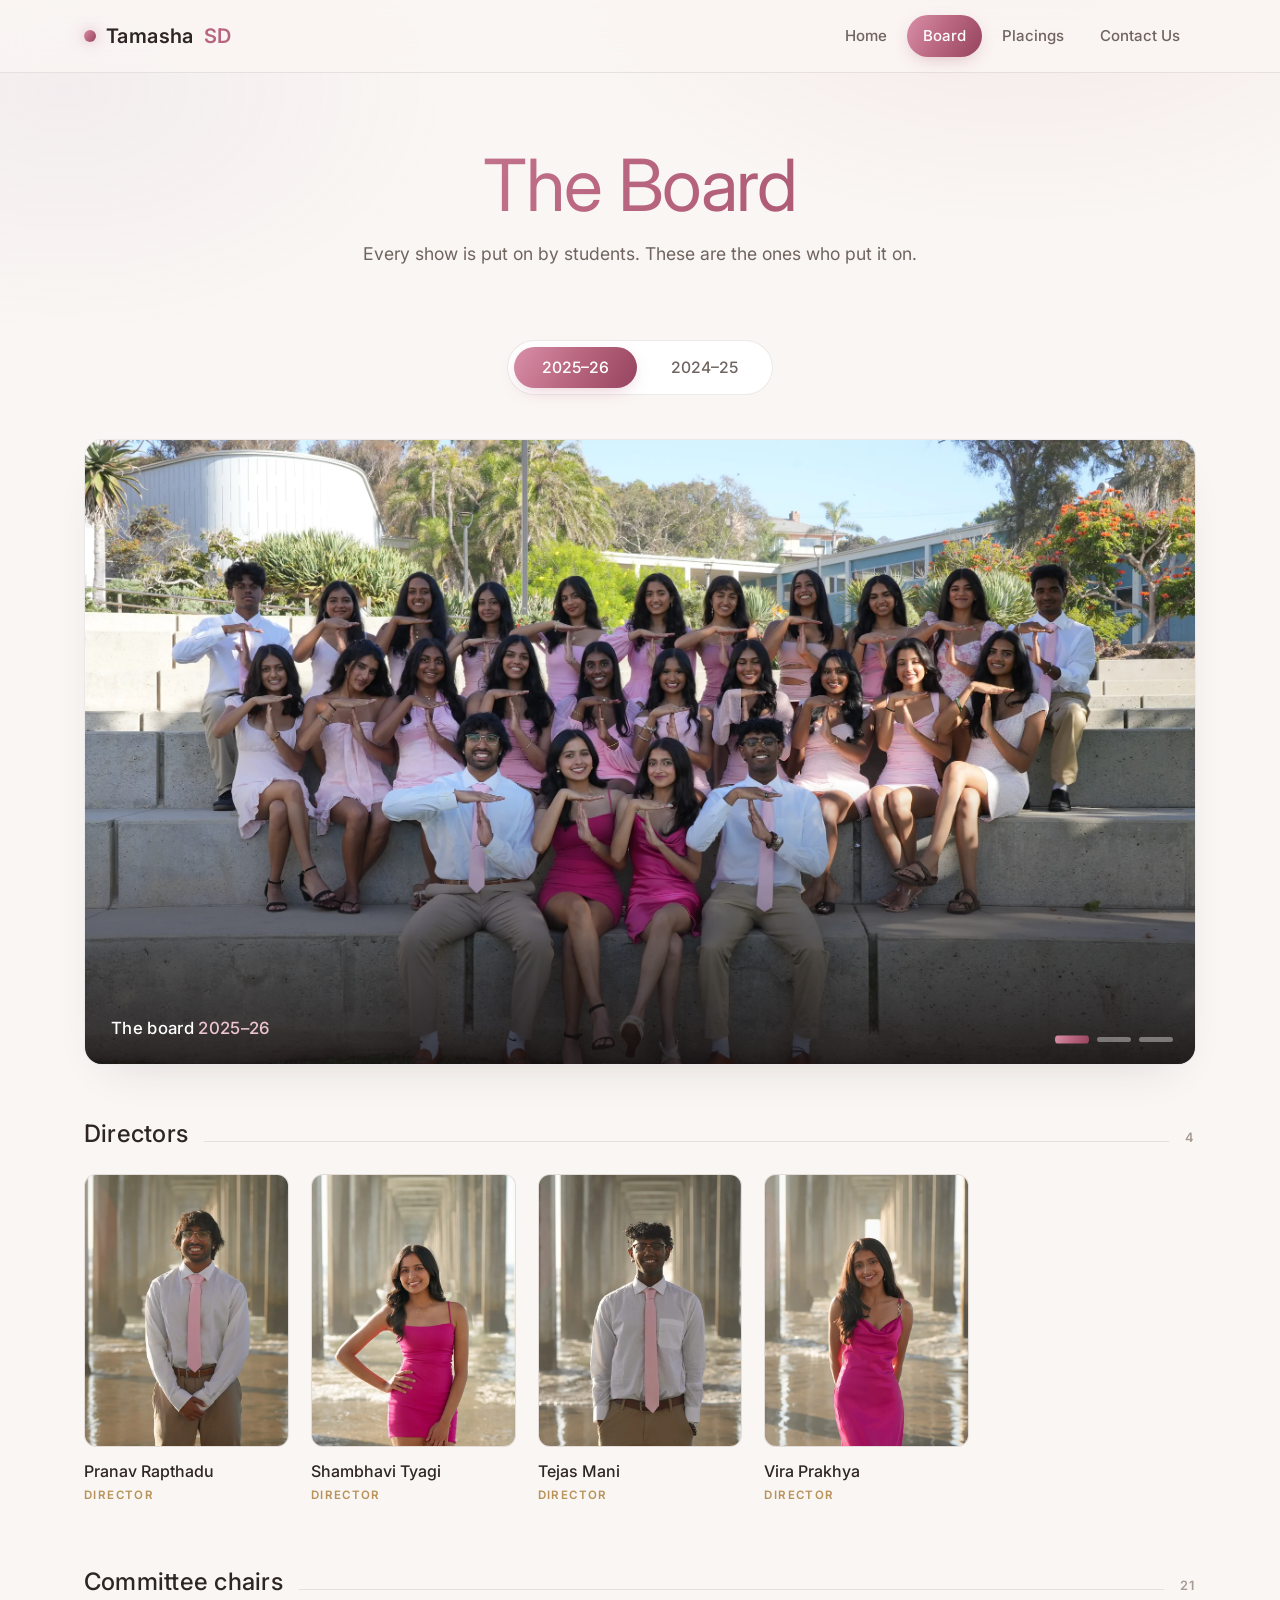
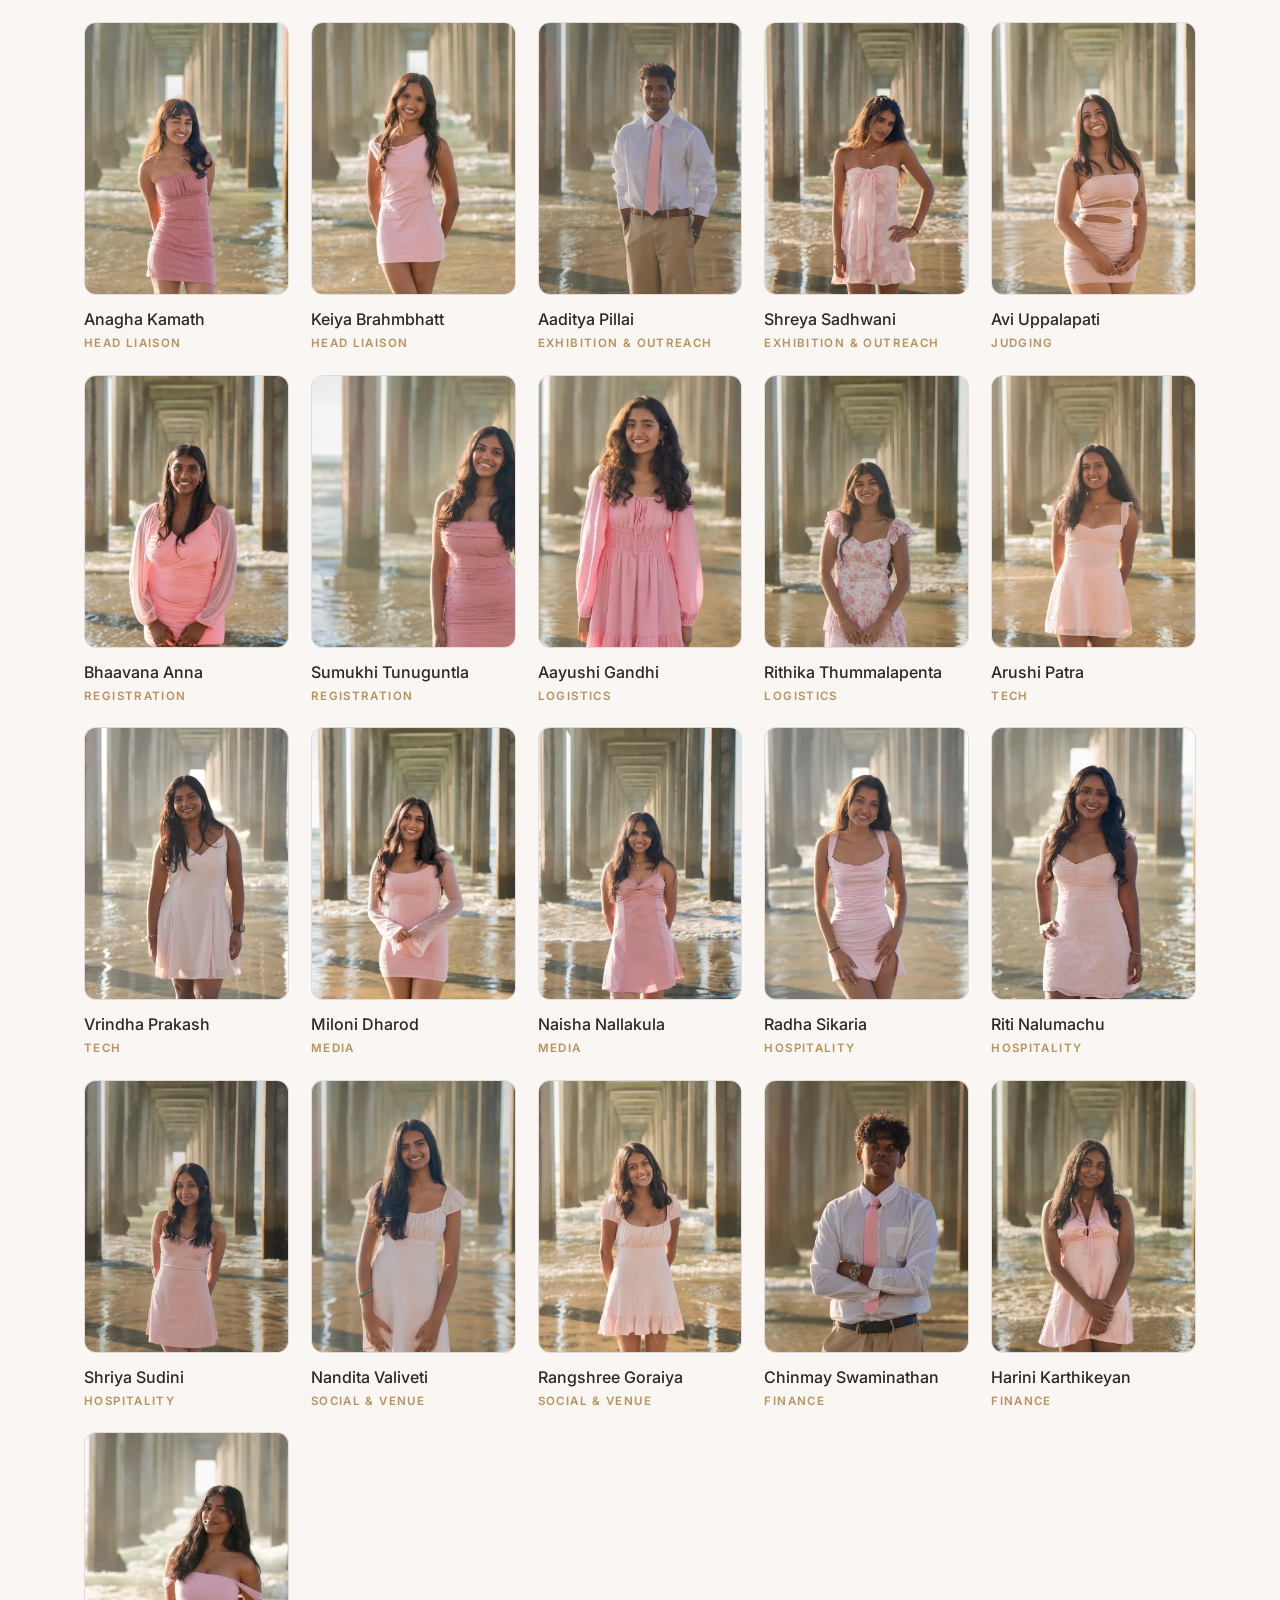
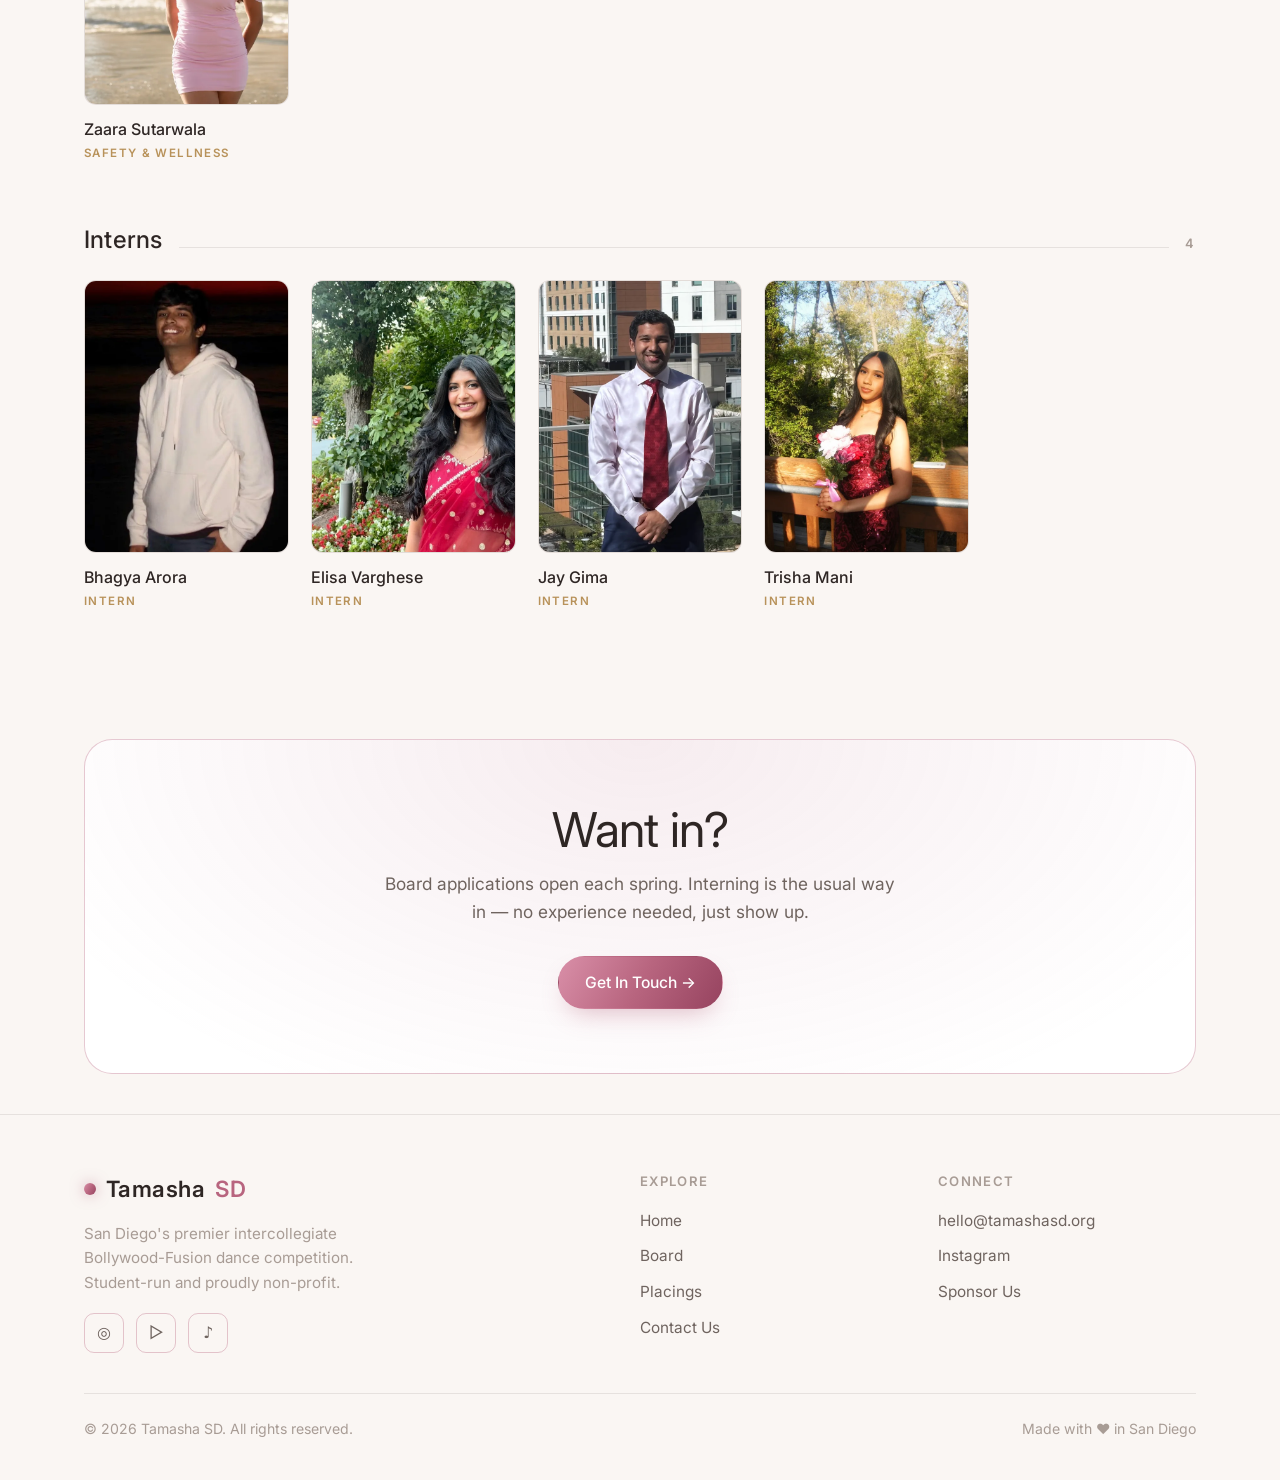
==== board.html @ ff999f04 "Fixed landing and placing page functionality" ====
<!DOCTYPE html>
<html lang="en">
<head>
  <meta charset="UTF-8" />
  <meta name="viewport" content="width=device-width, initial-scale=1.0" />
  <title>Board — Tamasha SD</title>
  <meta name="description" content="Meet the students who run Tamasha SD — directors, committee chairs, and interns, season by season." />
  <link rel="preconnect" href="https://fonts.googleapis.com" />
  <link rel="preconnect" href="https://fonts.gstatic.com" crossorigin />
  <link href="https://fonts.googleapis.com/css2?family=Inter:wght@300;400;500;600&display=swap" rel="stylesheet" />
  <link rel="stylesheet" href="styles.css" />
  <link rel="stylesheet" href="board.css" />
</head>
<body>

  <!-- ===== Navbar ===== -->
  <header class="nav">
    <div class="container nav-inner">
      <a class="brand" href="index.html">
        <span class="dot"></span> Tamasha <span class="sd">SD</span>
      </a>
      <button class="nav-toggle" aria-label="Toggle navigation" aria-expanded="false">☰</button>
      <ul class="nav-links">
        <li><a href="index.html">Home</a></li>
        <li><a href="board.html" class="active">Board</a></li>
        <li><a href="placings.html">Placings</a></li>
        <li><a href="contact.html">Contact Us</a></li>
      </ul>
    </div>
  </header>

  <!-- ===== Page hero ===== -->
  <section class="page-hero">
    <div class="container">
      <h1 class="gradient-text">The Board</h1>
      <p>Every show is put on by students. These are the ones who put it on.</p>
    </div>
  </section>

  <!-- ===== Board ===== -->
  <section class="section" style="padding-top: 24px;">
    <div class="container">
      <div class="season-bar">
        <div class="season-tabs" aria-label="Board season"></div>
      </div>

      <div data-board></div>
    </div>
  </section>

  <!-- ===== CTA ===== -->
  <section class="container">
    <div class="cta">
      <h2>Want in?</h2>
      <p>Board applications open each spring. Interning is the usual way in — no experience needed, just show up.</p>
      <a class="btn btn-primary" href="contact.html">Get In Touch →</a>
    </div>
  </section>

  <!-- ===== Footer ===== -->
  <footer class="footer">
    <div class="container">
      <div class="footer-grid">
        <div>
          <div class="brand"><span class="dot"></span> Tamasha <span class="sd">SD</span></div>
          <p>San Diego's premier intercollegiate Bollywood-Fusion dance competition. Student-run and proudly non-profit.</p>
          <div class="socials">
            <a href="https://instagram.com/tamashasd" target="_blank" rel="noopener noreferrer" aria-label="Instagram">◎</a>
            <a href="https://youtube.com/@tamashasd" target="_blank" rel="noopener noreferrer" aria-label="YouTube">▷</a>
            <a href="https://tiktok.com/@tamashasd" target="_blank" rel="noopener noreferrer" aria-label="TikTok">♪</a>
          </div>
        </div>
        <div>
          <h4>Explore</h4>
          <ul>
            <li><a href="index.html">Home</a></li>
            <li><a href="board.html">Board</a></li>
            <li><a href="placings.html">Placings</a></li>
            <li><a href="contact.html">Contact Us</a></li>
          </ul>
        </div>
        <div>
          <h4>Connect</h4>
          <ul>
            <li><a href="mailto:hello@tamashasd.org">hello@tamashasd.org</a></li>
            <li><a href="https://instagram.com/tamashasd" target="_blank" rel="noopener noreferrer">Instagram</a></li>
            <li><a href="contact.html">Sponsor Us</a></li>
          </ul>
        </div>
      </div>
      <div class="footer-bottom">
        <span>© 2026 Tamasha SD. All rights reserved.</span>
        <span>Made with ♥ in San Diego</span>
      </div>
    </div>
  </footer>

  <!-- ===== Lightbox ===== -->
  <div class="lightbox" role="dialog" aria-modal="true" aria-label="Board photo" hidden>
    <button class="lb-btn lb-close" type="button" aria-label="Close">✕</button>
    <button class="lb-btn lb-prev" type="button" aria-label="Previous person">‹</button>
    <button class="lb-btn lb-next" type="button" aria-label="Next person">›</button>
    <div>
      <div class="lightbox-stage"><img alt="" /></div>
      <div class="lightbox-meta">
        <div class="lb-name"></div>
        <div class="lb-role"></div>
        <div class="lb-count"></div>
      </div>
    </div>
  </div>

  <script src="nav.js"></script>
  <script src="board-data.js"></script>
  <script src="board.js"></script>
</body>
</html>
---- styles.css ----
/* ============================================================
   Tamasha SD — shared styles
   Clean, light, pastel-professional theme
   ============================================================ */

:root {
  /* Core palette — warm ivory, light + airy */
  --bg:            #faf6f3;
  --bg-2:          #f2ebe6;
  --surface:       #ffffff;
  --surface-2:     #f6f0ec;
  --border:        rgba(60, 40, 40, 0.10);
  --border-strong: rgba(184, 101, 127, 0.35);

  /* Text — warm charcoal, never pure black */
  --text:      #2e2624;
  --text-dim:  #6f645f;
  --text-mute: #a89c95;

  /* Pastel accents */
  --magenta: #b8657f;  /* dusty rose — primary accent */
  --saffron: #b8925a;  /* muted gold/tan — secondary accent */
  --cyan:    #a98fc7;  /* soft lavender — tertiary accent */
  --violet:  #8f7092;  /* dusty mauve — quaternary accent */

  /* Gradients */
  --grad-hot:  linear-gradient(120deg, #d98fa8 0%, #b8657f 50%, #96435f 100%);
  --grad-cool: linear-gradient(120deg, #cbb8e0 0%, #8f7092 100%);
  --grad-full: linear-gradient(120deg, #d98fa8 0%, #b8657f 50%, #96435f 100%);

  /* Layout */
  --maxw: 1160px;
  --radius: 18px;
  --radius-sm: 12px;
  --shadow: 0 20px 45px -24px rgba(46, 38, 36, 0.16);
  --shadow-glow: 0 0 0 1px var(--border), 0 20px 40px -22px rgba(184, 101, 127, 0.22);

  --font-display: 'Inter', system-ui, sans-serif;
  --font-body: 'Inter', system-ui, -apple-system, 'Segoe UI', sans-serif;
}

/* ---------- Reset ---------- */
*, *::before, *::after { box-sizing: border-box; }

html { scroll-behavior: smooth; }

body {
  margin: 0;
  font-family: var(--font-body);
  font-weight: 400;
  color: var(--text);
  background: var(--bg);
  line-height: 1.6;
  -webkit-font-smoothing: antialiased;
  overflow-x: hidden;
}

/* Ambient background wash — soft pastel, barely there */
body::before {
  content: "";
  position: fixed;
  inset: 0;
  z-index: -1;
  background:
    radial-gradient(60% 50% at 80% -5%, rgba(184, 101, 127, 0.09), transparent 60%),
    radial-gradient(50% 45% at 5% 10%, rgba(169, 143, 199, 0.08), transparent 60%),
    radial-gradient(40% 40% at 50% 110%, rgba(184, 146, 90, 0.06), transparent 60%);
  pointer-events: none;
}

img { max-width: 100%; display: block; }
a { color: inherit; text-decoration: none; }

h1, h2, h3 { font-family: var(--font-display); font-weight: 500; line-height: 1.1; letter-spacing: -0.02em; margin: 0; }

.container { width: 100%; max-width: var(--maxw); margin: 0 auto; padding: 0 24px; }

.gradient-text {
  background: var(--grad-full);
  -webkit-background-clip: text;
  background-clip: text;
  -webkit-text-fill-color: transparent;
  color: transparent;
}

/* ---------- Navbar ---------- */
.nav {
  position: sticky;
  top: 0;
  z-index: 100;
  backdrop-filter: blur(16px);
  background: rgba(250, 246, 243, 0.82);
  border-bottom: 1px solid var(--border);
}
.nav-inner {
  display: flex;
  align-items: center;
  justify-content: space-between;
  height: 72px;
}
.brand {
  display: flex;
  align-items: center;
  gap: 10px;
  font-family: var(--font-display);
  font-weight: 600;
  font-size: 1.25rem;
  letter-spacing: 0.02em;
}
.brand .dot {
  width: 12px; height: 12px; border-radius: 50%;
  background: var(--grad-hot);
  box-shadow: 0 0 14px rgba(184, 101, 127, 0.5);
}
.brand .sd { color: var(--magenta); }

.nav-links {
  display: flex;
  align-items: center;
  gap: 4px;
  list-style: none;
  margin: 0;
  padding: 0;
}
.nav-links a {
  display: inline-block;
  padding: 9px 16px;
  border-radius: 999px;
  font-size: 0.94rem;
  font-weight: 500;
  color: var(--text-dim);
  transition: color 0.2s, background 0.2s;
}
.nav-links a:hover { color: var(--text); background: rgba(46, 38, 36, 0.05); }
.nav-links a.active {
  color: #fff;
  background: var(--grad-hot);
  box-shadow: 0 6px 18px -6px rgba(184, 101, 127, 0.45);
}

.nav-toggle {
  display: none;
  background: none;
  border: 1px solid var(--border-strong);
  border-radius: 10px;
  width: 42px; height: 42px;
  cursor: pointer;
  color: var(--text);
  font-size: 1.2rem;
  align-items: center;
  justify-content: center;
}

/* ---------- Buttons ---------- */
.btn {
  display: inline-flex;
  align-items: center;
  gap: 8px;
  padding: 13px 26px;
  border-radius: 999px;
  font-weight: 500;
  font-size: 0.98rem;
  cursor: pointer;
  border: 1px solid transparent;
  transition: transform 0.15s, box-shadow 0.2s, background 0.2s;
  white-space: nowrap;
}
.btn:hover { transform: translateY(-2px); }
.btn-primary {
  background: var(--grad-hot);
  color: #fff;
  box-shadow: 0 12px 26px -10px rgba(184, 101, 127, 0.45);
}
.btn-ghost {
  background: rgba(46, 38, 36, 0.035);
  border-color: var(--border-strong);
  color: var(--text);
}
.btn-ghost:hover { background: rgba(46, 38, 36, 0.07); }

/* ---------- Hero ---------- */
.hero {
  position: relative;
  padding: 88px 0 96px;
  text-align: center;
}
.eyebrow {
  display: inline-flex;
  align-items: center;
  gap: 8px;
  padding: 7px 16px;
  border-radius: 999px;
  border: 1px solid var(--border-strong);
  background: rgba(46, 38, 36, 0.03);
  font-size: 0.82rem;
  font-weight: 600;
  letter-spacing: 0.08em;
  text-transform: uppercase;
  color: var(--text-dim);
  margin-bottom: 28px;
}
.eyebrow .pulse {
  width: 8px; height: 8px; border-radius: 50%;
  background: var(--cyan);
  box-shadow: 0 0 10px var(--cyan);
  animation: pulse 1.8s infinite;
}
@keyframes pulse { 0%,100% { opacity: 1; } 50% { opacity: 0.3; } }

.hero h1 {
  font-size: clamp(3rem, 9vw, 6.5rem);
  font-weight: 400;
  margin-bottom: 22px;
}
.hero .lead {
  max-width: 640px;
  margin: 0 auto 36px;
  font-size: clamp(1.05rem, 2.4vw, 1.3rem);
  font-weight: 300;
  color: var(--text-dim);
}

/* ---------- Stats band ---------- */
.stats {
  display: grid;
  grid-template-columns: repeat(4, 1fr);
  gap: 18px;
  margin-top: 72px;
}
.stat {
  padding: 26px 20px;
  text-align: center;
  border-radius: var(--radius);
  background: var(--surface);
  border: 1px solid var(--border);
}
.stat .num {
  font-family: var(--font-display);
  font-size: 2.6rem;
  font-weight: 600;
  line-height: 1;
}
.stat .label {
  margin-top: 8px;
  font-size: 0.85rem;
  text-transform: uppercase;
  letter-spacing: 0.08em;
  color: var(--text-mute);
}

/* ---------- Sections ---------- */
.section { padding: 88px 0; }
.section-head { max-width: 640px; margin-bottom: 48px; }
.section-head.center { margin-left: auto; margin-right: auto; text-align: center; }
.section-tag {
  font-size: 0.82rem;
  font-weight: 600;
  letter-spacing: 0.14em;
  text-transform: uppercase;
  color: var(--magenta);
  margin-bottom: 14px;
}
.section-head h2 { font-size: clamp(2rem, 5vw, 3.2rem); font-weight: 400; margin-bottom: 16px; }
.section-head p { color: var(--text-dim); font-size: 1.08rem; margin: 0; }

/* ---------- About split ---------- */
.split {
  display: grid;
  grid-template-columns: 1fr 1fr;
  gap: 56px;
  align-items: center;
}
.split p { color: var(--text-dim); font-size: 1.05rem; }
.split .media {
  border-radius: var(--radius);
  overflow: hidden;
  border: 1px solid var(--border);
  box-shadow: var(--shadow);
  aspect-ratio: 4 / 3;
}
.split .media img { width: 100%; height: 100%; object-fit: cover; }

.feature-list { list-style: none; padding: 0; margin: 24px 0 0; display: grid; gap: 14px; }
.feature-list li { display: flex; gap: 12px; align-items: flex-start; color: var(--text-dim); }
.feature-list .ico {
  flex: none;
  width: 26px; height: 26px; border-radius: 8px;
  display: grid; place-items: center;
  background: var(--grad-cool);
  color: #fff;
  font-size: 0.9rem;
}

/* ---------- Competition Showcase ---------- */
.showcase-panel + .showcase-panel {
  margin-top: 72px;
  padding-top: 72px;
  border-top: 1px solid var(--border);
}

.showcase-top {
  display: grid;
  grid-template-columns: 1fr 1fr;
  gap: 56px;
  align-items: center;
}

.showcase-rotator {
  position: relative;
  aspect-ratio: 4 / 3;
  border-radius: var(--radius);
  overflow: hidden;
  border: 1px solid var(--border);
  box-shadow: var(--shadow);
}
.showcase-rotator img {
  position: absolute;
  inset: 0;
  width: 100%;
  height: 100%;
  object-fit: cover;
  opacity: 0;
  transition: opacity 1s ease;
}
.showcase-rotator img.is-active { opacity: 1; }

.showcase-blurb .section-tag { margin-bottom: 10px; }
.showcase-blurb h2 { font-size: clamp(2.6rem, 7vw, 4.2rem); font-weight: 400; margin-bottom: 18px; }
.showcase-blurb p { color: var(--text-dim); font-size: 1.05rem; margin-bottom: 28px; }

.showcase-static {
  display: grid;
  grid-template-columns: repeat(4, 1fr);
  gap: 16px;
  margin-top: 32px;
}
.showcase-static img {
  width: 100%;
  aspect-ratio: 4 / 3;
  object-fit: cover;
  border-radius: var(--radius-sm);
  border: 1px solid var(--border);
}

@media (prefers-reduced-motion: reduce) {
  .showcase-rotator img { transition: none; }
}

/* ---------- Cards grid ---------- */
.grid-3 { display: grid; grid-template-columns: repeat(3, 1fr); gap: 24px; }
.card {
  position: relative;
  border-radius: var(--radius);
  background: var(--surface);
  border: 1px solid var(--border);
  overflow: hidden;
  transition: transform 0.2s, border-color 0.2s, box-shadow 0.2s;
}
.card:hover { transform: translateY(-6px); border-color: var(--border-strong); box-shadow: var(--shadow); }
.card .card-media { aspect-ratio: 16 / 10; overflow: hidden; }
.card .card-media img { width: 100%; height: 100%; object-fit: cover; transition: transform 0.4s; }
.card:hover .card-media img { transform: scale(1.06); }
.card-body { padding: 22px; }
.card .year {
  display: inline-block;
  font-family: var(--font-display);
  font-size: 0.8rem;
  font-weight: 600;
  letter-spacing: 0.1em;
  padding: 4px 12px;
  border-radius: 999px;
  background: rgba(184, 101, 127, 0.12);
  color: var(--magenta);
  margin-bottom: 12px;
}
.card h3 { font-size: 1.35rem; font-weight: 500; margin-bottom: 8px; }
.card p { color: var(--text-dim); font-size: 0.96rem; margin: 0 0 16px; }
.card-link { font-weight: 600; color: var(--violet); display: inline-flex; gap: 6px; align-items: center; }
.card-link:hover { gap: 10px; }

/* ---------- CTA band ---------- */
.cta {
  margin: 40px auto;
  border-radius: 28px;
  padding: 64px 40px;
  text-align: center;
  background:
    radial-gradient(60% 120% at 50% 0%, rgba(184, 101, 127, 0.12), transparent),
    var(--surface);
  border: 1px solid var(--border-strong);
}
.cta h2 { font-size: clamp(2rem, 5vw, 3rem); font-weight: 400; margin-bottom: 14px; }
.cta p { color: var(--text-dim); max-width: 520px; margin: 0 auto 30px; font-size: 1.08rem; }

/* ---------- Footer ---------- */
.footer {
  border-top: 1px solid var(--border);
  padding: 56px 0 40px;
  margin-top: 40px;
}
.footer-grid {
  display: grid;
  grid-template-columns: 2fr 1fr 1fr;
  gap: 40px;
  margin-bottom: 40px;
}
.footer .brand { font-size: 1.4rem; margin-bottom: 14px; }
.footer p { color: var(--text-mute); font-size: 0.95rem; max-width: 320px; }
.footer h4 {
  font-size: 0.82rem;
  font-weight: 600;
  text-transform: uppercase;
  letter-spacing: 0.1em;
  color: var(--text-mute);
  margin: 0 0 16px;
}
.footer ul { list-style: none; padding: 0; margin: 0; display: grid; gap: 10px; }
.footer ul a { color: var(--text-dim); font-size: 0.96rem; }
.footer ul a:hover { color: var(--text); }
.socials { display: flex; gap: 12px; margin-top: 18px; }
.socials a {
  width: 40px; height: 40px;
  display: grid; place-items: center;
  border-radius: 10px;
  border: 1px solid var(--border-strong);
  color: var(--text-dim);
  transition: all 0.2s;
}
.socials a:hover { color: #fff; border-color: transparent; background: var(--grad-hot); }
.footer-bottom {
  border-top: 1px solid var(--border);
  padding-top: 24px;
  display: flex;
  justify-content: space-between;
  flex-wrap: wrap;
  gap: 10px;
  color: var(--text-mute);
  font-size: 0.88rem;
}

/* ---------- Page hero (sub-pages) ---------- */
.page-hero { padding: 72px 0 48px; text-align: center; }
.page-hero h1 { font-size: clamp(2.4rem, 7vw, 4.5rem); font-weight: 400; margin-bottom: 16px; }
.page-hero p { color: var(--text-dim); max-width: 600px; margin: 0 auto; font-size: 1.1rem; }

/* ---------- Tabs ---------- */
.tab-bar { text-align: center; margin-bottom: 40px; }
.tabs {
  display: inline-flex;
  gap: 6px;
  padding: 6px;
  border-radius: 999px;
  background: var(--surface);
  border: 1px solid var(--border);
}
.tab {
  border: none;
  background: none;
  cursor: pointer;
  font-family: var(--font-body);
  font-weight: 500;
  font-size: 0.98rem;
  color: var(--text-dim);
  padding: 11px 30px;
  border-radius: 999px;
  transition: color 0.2s, background 0.2s, box-shadow 0.2s;
}
.tab:hover { color: var(--text); }
.tab.active {
  color: #fff;
  background: var(--grad-hot);
  box-shadow: 0 6px 18px -6px rgba(184, 101, 127, 0.4);
}
.tab-panel[hidden] { display: none; }
.panel-meta {
  text-align: center;
  text-transform: uppercase;
  letter-spacing: 0.14em;
  font-size: 0.82rem;
  font-weight: 600;
  color: var(--magenta);
  margin: 0 0 32px;
}

/* ---------- Placings ---------- */
.year-block { margin-bottom: 22px; }
.year-label {
  font-family: var(--font-display);
  font-size: 1.15rem;
  font-weight: 600;
  letter-spacing: 0.04em;
  color: var(--text-dim);
  display: flex;
  align-items: center;
  gap: 16px;
  margin-bottom: 14px;
}
.year-label .bar { flex: 1; height: 1px; background: var(--border); }

.podium { display: grid; grid-template-columns: repeat(3, 1fr); gap: 18px; }
.place {
  display: flex;
  flex-direction: column;
  align-items: center;
  text-align: center;
  border-radius: var(--radius);
  padding: 26px 22px 24px;
  background: var(--surface);
  border: 1px solid var(--border);
  position: relative;
  overflow: hidden;
  transition: transform 0.2s, border-color 0.2s, box-shadow 0.2s;
}
.place:hover { transform: translateY(-4px); box-shadow: var(--shadow); }
.place::before {
  content: "";
  position: absolute;
  top: 0; left: 0; right: 0;
  height: 4px;
}
.place.gold {
  border-color: rgba(184, 101, 127, 0.35);
  background:
    radial-gradient(120% 90% at 50% -20%, rgba(184, 101, 127, 0.10), transparent 60%),
    var(--surface);
}
.place.gold::before   { background: linear-gradient(90deg, #eec3d2, #b8657f); }
.place.silver::before { background: linear-gradient(90deg, #dcd6e8, #a9a0c2); }
.place.bronze::before { background: linear-gradient(90deg, #e8c7a8, #b8925a); }
.place .medal { font-size: 2.2rem; line-height: 1; margin-bottom: 12px; }
.place .rank {
  font-family: var(--font-display);
  font-size: 0.78rem;
  font-weight: 600;
  letter-spacing: 0.16em;
  text-transform: uppercase;
  color: var(--text-mute);
  margin-bottom: 8px;
}
.place.gold .rank { color: var(--magenta); }
.place .team { font-family: var(--font-display); font-size: 1.4rem; font-weight: 500; line-height: 1.15; }
.place .school {
  margin-top: 8px;
  font-size: 0.78rem;
  font-weight: 600;
  letter-spacing: 0.03em;
  color: var(--saffron);
  background: rgba(184, 146, 90, 0.14);
  padding: 3px 12px;
  border-radius: 999px;
}

.comp-block { margin-bottom: 64px; }
.comp-head {
  display: flex;
  align-items: flex-end;
  justify-content: space-between;
  gap: 16px;
  margin-bottom: 22px;
  flex-wrap: wrap;
}
.comp-head h2 { font-size: clamp(1.8rem, 4vw, 2.6rem); font-weight: 400; }
.comp-badge {
  font-family: var(--font-display);
  font-weight: 600;
  font-size: 0.85rem;
  letter-spacing: 0.06em;
  padding: 8px 16px;
  border-radius: 999px;
  color: var(--magenta);
  background: rgba(184, 101, 127, 0.10);
  border: 1px solid var(--border-strong);
}
.table-wrap { overflow-x: auto; }
.table-foot { color: var(--text-mute); font-size: 0.86rem; margin: 14px 2px 0; }
.pts {
  display: inline-block;
  font-size: 0.72rem;
  font-weight: 600;
  letter-spacing: 0.04em;
  color: var(--saffron);
  background: rgba(184, 146, 90, 0.16);
  padding: 2px 8px;
  border-radius: 999px;
  margin-left: 6px;
  vertical-align: middle;
}

.placings-table {
  width: 100%;
  border-collapse: collapse;
  margin-top: 8px;
  border-radius: var(--radius);
  overflow: hidden;
  border: 1px solid var(--border);
  min-width: 560px;
}
.placings-table tbody tr:hover { background: var(--surface-2); }
.placings-table th, .placings-table td { padding: 15px 20px; text-align: left; }
.placings-table thead th {
  background: var(--surface-2);
  font-size: 0.8rem;
  font-weight: 600;
  letter-spacing: 0.08em;
  text-transform: uppercase;
  color: var(--text-mute);
}
.placings-table tbody tr { border-top: 1px solid var(--border); background: var(--surface); }
.placings-table tbody td { color: var(--text-dim); }
.placings-table tbody td:first-child { color: var(--text); font-weight: 600; }

/* ---------- Contact ---------- */
.contact-grid { display: grid; grid-template-columns: 1fr 1fr; gap: 48px; align-items: start; }
.info-card {
  display: flex;
  gap: 16px;
  padding: 22px;
  border-radius: var(--radius);
  background: var(--surface);
  border: 1px solid var(--border);
  margin-bottom: 16px;
}
.info-card .ico {
  flex: none;
  width: 46px; height: 46px;
  border-radius: 12px;
  display: grid; place-items: center;
  background: var(--grad-cool);
  color: #fff;
  font-size: 1.3rem;
}
.info-card h3 { font-size: 1.1rem; font-weight: 500; margin-bottom: 4px; }
.info-card p, .info-card a { color: var(--text-dim); margin: 0; font-size: 0.98rem; }
.info-card a:hover { color: var(--violet); }

.form { display: grid; gap: 18px; padding: 32px; border-radius: var(--radius); background: var(--surface); border: 1px solid var(--border); }
.field { display: grid; gap: 8px; }
.field label { font-size: 0.88rem; font-weight: 500; color: var(--text-dim); }
.field input, .field textarea, .field select {
  width: 100%;
  padding: 13px 16px;
  border-radius: var(--radius-sm);
  border: 1px solid var(--border-strong);
  background: var(--bg-2);
  color: var(--text);
  font-family: inherit;
  font-size: 0.98rem;
  transition: border-color 0.2s, box-shadow 0.2s;
}
.field input:focus, .field textarea:focus, .field select:focus {
  outline: none;
  border-color: var(--magenta);
  box-shadow: 0 0 0 3px rgba(184, 101, 127, 0.16);
}
.field textarea { resize: vertical; min-height: 130px; }

/* ---------- Placeholder note ---------- */
.note {
  display: flex;
  gap: 12px;
  padding: 16px 20px;
  border-radius: var(--radius-sm);
  background: rgba(169, 143, 199, 0.10);
  border: 1px solid rgba(169, 143, 199, 0.30);
  color: var(--text-dim);
  font-size: 0.92rem;
  margin-bottom: 32px;
}
.note strong { color: var(--violet); }

/* ---------- Responsive ---------- */
@media (max-width: 900px) {
  .split, .contact-grid { grid-template-columns: 1fr; gap: 32px; }
  .grid-3 { grid-template-columns: 1fr 1fr; }
  .footer-grid { grid-template-columns: 1fr 1fr; }
  .stats { grid-template-columns: 1fr 1fr; }
  .showcase-top { grid-template-columns: 1fr; gap: 32px; }
  .showcase-static { grid-template-columns: repeat(2, 1fr); }
}
@media (max-width: 720px) {
  .nav-toggle { display: inline-flex; }
  .nav-links {
    position: absolute;
    top: 72px; left: 0; right: 0;
    flex-direction: column;
    align-items: stretch;
    gap: 6px;
    padding: 16px 24px 24px;
    background: rgba(250, 246, 243, 0.98);
    border-bottom: 1px solid var(--border);
    transform: translateY(-140%);
    transition: transform 0.28s ease;
  }
  .nav-links.open { transform: translateY(0); }
  .nav-links a { padding: 12px 16px; }
  .grid-3, .podium, .footer-grid { grid-template-columns: 1fr; }
  .hero { padding: 56px 0 64px; }
  .section { padding: 60px 0; }
}
---- board.css ----
/* ============================================================
   Tamasha SD — Board page
   Loaded after styles.css. Everything here is scoped to the
   board page so the shared stylesheet stays untouched.
   ============================================================ */

/* ---------- Season switcher ---------- */
.season-bar {
  display: flex;
  justify-content: center;
  margin-bottom: 44px;
}
.season-tabs {
  display: inline-flex;
  gap: 6px;
  padding: 6px;
  border-radius: 999px;
  background: var(--surface);
  border: 1px solid var(--border);
}
.season-tab {
  border: none;
  background: none;
  cursor: pointer;
  font-family: var(--font-body);
  font-weight: 500;
  font-size: 0.98rem;
  color: var(--text-dim);
  padding: 11px 28px;
  border-radius: 999px;
  transition: color 0.2s, background 0.2s, box-shadow 0.2s;
}
.season-tab:hover { color: var(--text); }
.season-tab[aria-selected="true"] {
  color: #fff;
  background: var(--grad-hot);
  box-shadow: 0 6px 18px -6px rgba(184, 101, 127, 0.4);
}

/* ---------- Group photo band ---------- */
.group-shot {
  position: relative;
  border-radius: var(--radius);
  overflow: hidden;
  border: 1px solid var(--border);
  box-shadow: var(--shadow);
  aspect-ratio: 16 / 9;
  background: var(--surface);
}
.group-shot img {
  width: 100%;
  height: 100%;
  object-fit: cover;
  opacity: 0;
  transition: opacity 0.5s ease;
}
.group-shot img.is-shown { opacity: 1; }
.group-shot::after {
  /* Dark scrim so the light-colored caption stays legible over any photo,
     independent of the page's own (light) theme. */
  content: "";
  position: absolute;
  inset: auto 0 0 0;
  height: 45%;
  background: linear-gradient(to top, rgba(20, 14, 14, 0.78), transparent);
  pointer-events: none;
}
.group-caption {
  position: absolute;
  left: 26px;
  bottom: 22px;
  z-index: 2;
  color: #fff;
  font-family: var(--font-display);
  font-weight: 500;
  font-size: 1.05rem;
  letter-spacing: 0.02em;
}
.group-caption span { color: #eec3d2; }

.group-picker {
  position: absolute;
  right: 22px;
  bottom: 22px;
  z-index: 2;
  display: flex;
  gap: 8px;
}
.group-dot {
  width: 34px;
  height: 5px;
  padding: 0;
  border: none;
  border-radius: 999px;
  background: rgba(255, 255, 255, 0.38);
  cursor: pointer;
  transition: background 0.2s, transform 0.2s;
}
.group-dot:hover { background: rgba(255, 255, 255, 0.6); }
.group-dot[aria-pressed="true"] { background: var(--grad-hot); transform: scaleY(1.6); }

/* ---------- Tier headings ---------- */
.tier { margin-top: 64px; }
.tier:first-of-type { margin-top: 56px; }
.tier-head {
  display: flex;
  align-items: baseline;
  gap: 16px;
  margin-bottom: 26px;
}
.tier-head h2 {
  font-size: 1.5rem;
  font-weight: 500;
  letter-spacing: 0.01em;
  white-space: nowrap;
}
.tier-head .rule { flex: 1; height: 1px; background: var(--border); }
.tier-head .count {
  font-size: 0.8rem;
  font-weight: 600;
  letter-spacing: 0.12em;
  text-transform: uppercase;
  color: var(--text-mute);
}

/* ---------- Member grid ---------- */
.board-grid {
  display: grid;
  grid-template-columns: repeat(auto-fill, minmax(178px, 1fr));
  gap: 22px;
}
.member {
  display: block;
  width: 100%;
  padding: 0;
  border: none;
  background: none;
  text-align: left;
  cursor: pointer;
  font: inherit;
  color: inherit;
}
.member-frame {
  display: block;
  position: relative;
  border-radius: var(--radius-sm);
  overflow: hidden;
  border: 1px solid var(--border);
  background: var(--surface-2);
  aspect-ratio: 3 / 4;
}
.member-frame img {
  width: 100%;
  height: 100%;
  object-fit: cover;
  transition: transform 0.5s cubic-bezier(0.2, 0.7, 0.3, 1);
}
.member-frame::after {
  content: "";
  position: absolute;
  inset: 0;
  border-radius: inherit;
  box-shadow: inset 0 0 0 1px transparent;
  transition: box-shadow 0.25s;
}
.member:hover .member-frame img,
.member:focus-visible .member-frame img { transform: scale(1.05); }
.member:hover .member-frame::after,
.member:focus-visible .member-frame::after {
  box-shadow: inset 0 0 0 1px rgba(184, 101, 127, 0.55);
}
.member:focus { outline: none; }
.member:focus-visible .member-frame {
  outline: 2px solid var(--magenta);
  outline-offset: 3px;
}
.member-name {
  display: block;
  margin-top: 14px;
  font-family: var(--font-display);
  font-weight: 500;
  font-size: 1rem;
  line-height: 1.25;
}
.member-role {
  display: block;
  margin-top: 5px;
  font-size: 0.72rem;
  font-weight: 600;
  letter-spacing: 0.12em;
  text-transform: uppercase;
  color: var(--saffron);
}

/* Scroll-in reveal. The hidden state is only applied once JS has taken
   over (html.js-reveal), so the grid still shows without scripting. */
.js-reveal .member {
  opacity: 0;
  transform: translateY(14px);
  transition: opacity 0.5s ease, transform 0.5s ease;
}
.js-reveal .member.is-in { opacity: 1; transform: none; }

/* ---------- Empty season ---------- */
.season-empty {
  text-align: center;
  padding: 72px 24px;
  border-radius: var(--radius);
  border: 1px dashed var(--border-strong);
  background: rgba(46, 38, 36, 0.02);
  color: var(--text-dim);
}
.season-empty h2 { font-size: 1.4rem; font-weight: 500; margin-bottom: 10px; }
.season-empty code {
  color: var(--violet);
  background: rgba(46, 38, 36, 0.05);
  padding: 2px 8px;
  border-radius: 6px;
  font-size: 0.9em;
}

/* ---------- Lightbox ----------
   Stays on a dark scrim regardless of the page theme — it's a
   photo viewer, not page chrome, so its own text/icons stay light. */
.lightbox {
  position: fixed;
  inset: 0;
  z-index: 200;
  display: grid;
  place-items: center;
  padding: 40px 20px;
  background: rgba(20, 14, 14, 0.90);
  backdrop-filter: blur(10px);
  opacity: 0;
  pointer-events: none;
  transition: opacity 0.25s ease;
}
.lightbox.is-open { opacity: 1; pointer-events: auto; }
.lightbox[hidden] { display: none; }

.lightbox-stage {
  /* Starts at the grid tile's 3:4 crop and widens to the full frame —
     the photo un-crops as it opens. */
  height: min(72vh, 720px);
  width: calc(min(72vh, 720px) * 3 / 4);
  max-width: min(1180px, 92vw);
  border-radius: var(--radius);
  overflow: hidden;
  border: 1px solid rgba(255, 255, 255, 0.18);
  box-shadow: 0 40px 90px -30px rgba(0, 0, 0, 0.7);
  transition: width 0.45s cubic-bezier(0.22, 0.7, 0.25, 1);
}
.lightbox-stage img {
  width: 100%;
  height: 100%;
  object-fit: cover;
}
.lightbox-meta {
  text-align: center;
  margin-top: 22px;
  color: #fff;
}
.lightbox-meta .lb-name {
  font-family: var(--font-display);
  font-weight: 600;
  font-size: 1.5rem;
}
.lightbox-meta .lb-role {
  margin-top: 6px;
  font-size: 0.78rem;
  font-weight: 600;
  letter-spacing: 0.14em;
  text-transform: uppercase;
  color: #eec3d2;
}
.lightbox-meta .lb-count {
  margin-top: 10px;
  font-size: 0.82rem;
  color: rgba(255, 255, 255, 0.6);
}

.lb-btn {
  position: absolute;
  display: grid;
  place-items: center;
  width: 48px;
  height: 48px;
  border-radius: 50%;
  border: 1px solid rgba(255, 255, 255, 0.22);
  background: rgba(255, 255, 255, 0.1);
  color: #fff;
  font-size: 1.2rem;
  cursor: pointer;
  transition: background 0.2s, transform 0.2s, color 0.2s;
}
.lb-btn:hover { background: var(--grad-hot); color: #fff; transform: scale(1.06); }
.lb-btn:focus-visible { outline: 2px solid var(--magenta); outline-offset: 3px; }
.lb-prev { left: 20px; top: 50%; margin-top: -24px; }
.lb-next { right: 20px; top: 50%; margin-top: -24px; }
.lb-close { right: 20px; top: 20px; }

/* ---------- Landing-page preview strip ---------- */
.board-strip {
  /* --cols is set by board-preview.js from however many directors there
     are, so a row of four centres instead of hugging the left edge. */
  display: grid;
  grid-template-columns: repeat(var(--cols, 6), minmax(0, 1fr));
  max-width: calc(var(--cols, 6) * 186px);
  margin: 0 auto;
  gap: 14px;
}
.board-strip .member-name,
.board-strip .member-role { text-align: center; }

@media (max-width: 900px) {
  .board-grid { grid-template-columns: repeat(auto-fill, minmax(140px, 1fr)); gap: 16px; }
  .board-strip { grid-template-columns: repeat(3, 1fr); max-width: none; }
  .group-shot { aspect-ratio: 4 / 3; }
  .lb-prev { left: 10px; }
  .lb-next { right: 10px; }
}
@media (max-width: 560px) {
  .board-grid,
  .board-strip { grid-template-columns: repeat(2, 1fr); }
  .season-tab { padding: 10px 18px; font-size: 0.9rem; }
  .group-caption { left: 16px; bottom: 16px; font-size: 0.92rem; }
  .group-picker { right: 14px; bottom: 16px; }
  .lightbox-stage { height: min(58vh, 520px); width: calc(min(58vh, 520px) * 3 / 4); }
}

@media (prefers-reduced-motion: reduce) {
  .member,
  .member-frame img,
  .group-shot img,
  .lightbox,
  .lightbox-stage {
    transition: none !important;
  }
  .js-reveal .member { opacity: 1; transform: none; }
}
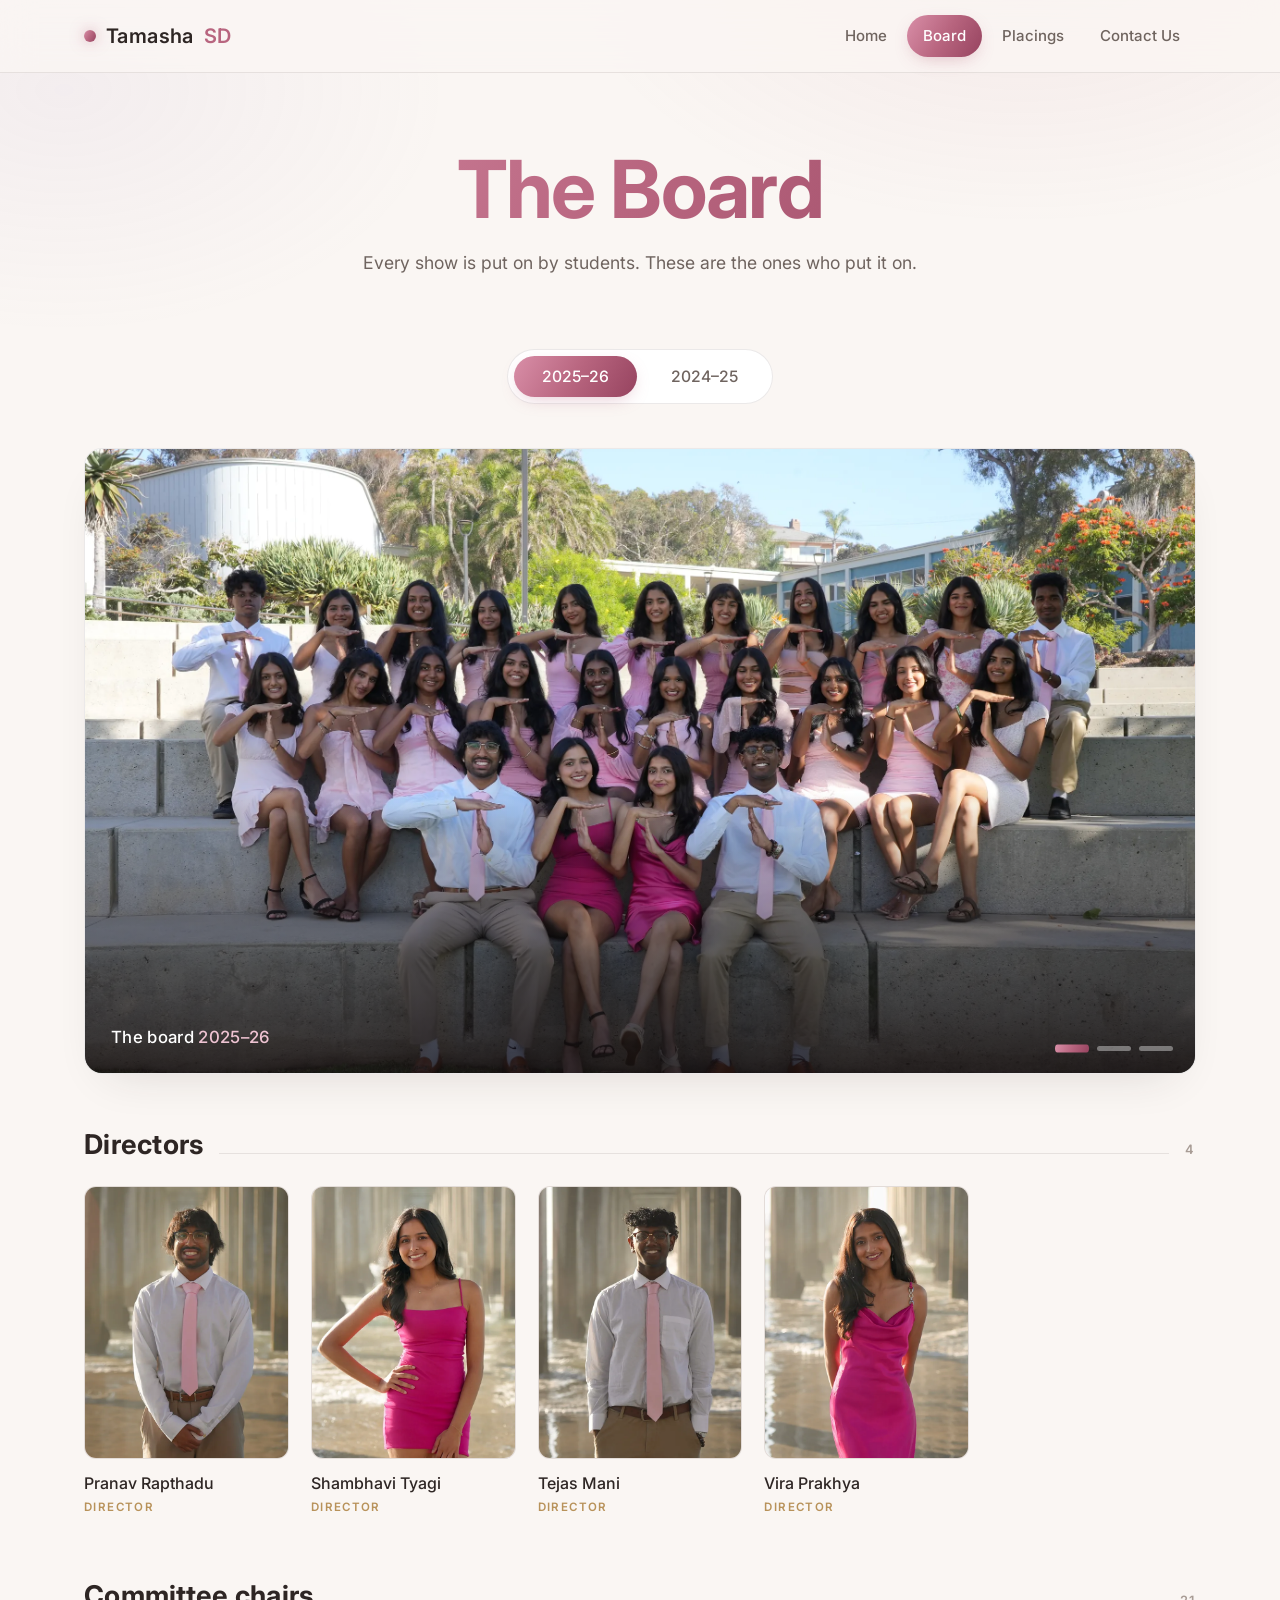
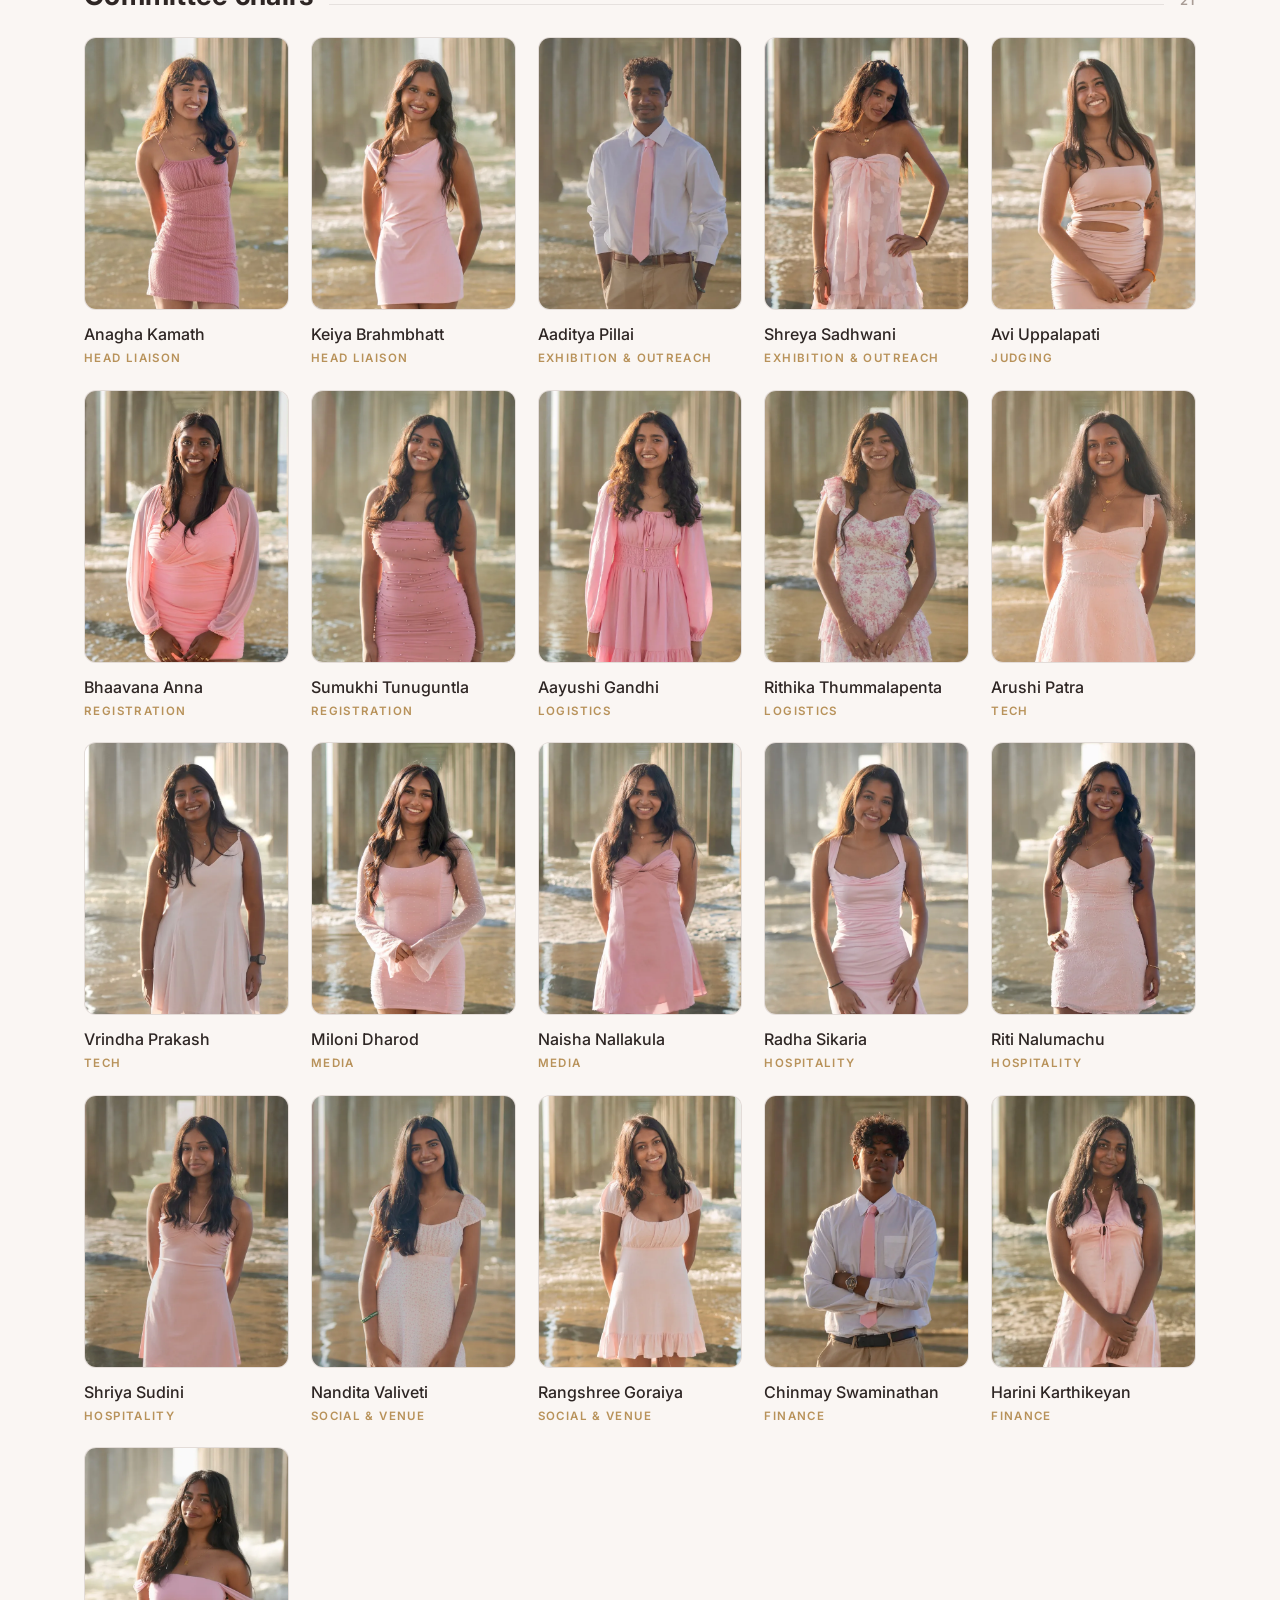
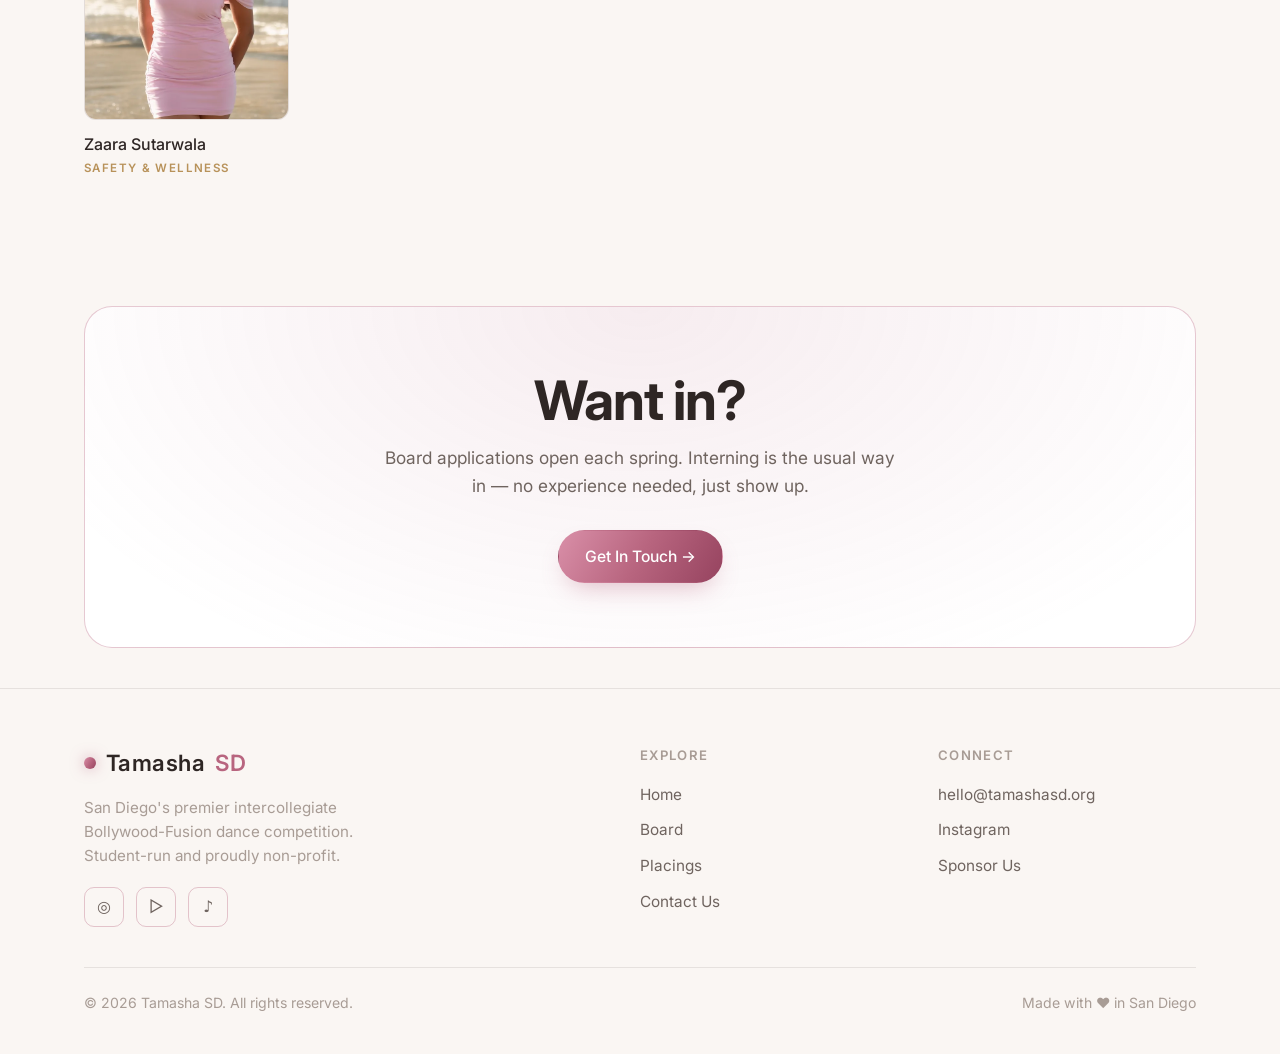
==== commit 472a5a8c: "Changed landing page format, added buttons to home page, fixed placing cards for placings page" ====
--- a/board.html
+++ b/board.html
@@ -7,7 +7,7 @@
   <meta name="description" content="Meet the students who run Tamasha SD — directors, committee chairs, and interns, season by season." />
   <link rel="preconnect" href="https://fonts.googleapis.com" />
   <link rel="preconnect" href="https://fonts.gstatic.com" crossorigin />
-  <link href="https://fonts.googleapis.com/css2?family=Inter:wght@300;400;500;600&display=swap" rel="stylesheet" />
+  <link href="https://fonts.googleapis.com/css2?family=Inter:wght@300;400;500;600;700&display=swap" rel="stylesheet" />
   <link rel="stylesheet" href="styles.css" />
   <link rel="stylesheet" href="board.css" />
 </head>
--- a/styles.css
+++ b/styles.css
@@ -71,7 +71,7 @@
 img { max-width: 100%; display: block; }
 a { color: inherit; text-decoration: none; }
 
-h1, h2, h3 { font-family: var(--font-display); font-weight: 500; line-height: 1.1; letter-spacing: -0.02em; margin: 0; }
+h1, h2, h3 { font-family: var(--font-display); font-weight: 700; line-height: 1.1; letter-spacing: -0.02em; margin: 0; }
 
 .container { width: 100%; max-width: var(--maxw); margin: 0 auto; padding: 0 24px; }
 
@@ -181,7 +181,11 @@
 /* ---------- Hero ---------- */
 .hero {
   position: relative;
-  padding: 88px 0 96px;
+  min-height: 92vh;
+  display: flex;
+  align-items: center;
+  justify-content: center;
+  padding: 120px 0 80px;
   text-align: center;
 }
 .eyebrow {
@@ -208,9 +212,9 @@
 @keyframes pulse { 0%,100% { opacity: 1; } 50% { opacity: 0.3; } }
 
 .hero h1 {
-  font-size: clamp(3rem, 9vw, 6.5rem);
-  font-weight: 400;
-  margin-bottom: 22px;
+  font-size: clamp(3.8rem, 13vw, 9.5rem);
+  font-weight: 700;
+  margin-bottom: 24px;
 }
 .hero .lead {
   max-width: 640px;
@@ -220,6 +224,32 @@
   color: var(--text-dim);
 }
 
+.hero-actions { display: flex; gap: 14px; justify-content: center; flex-wrap: wrap; }
+
+.scroll-cue {
+  position: absolute;
+  left: 50%;
+  bottom: 32px;
+  transform: translateX(-50%);
+  display: flex;
+  flex-direction: column;
+  align-items: center;
+  gap: 6px;
+  font-size: 0.76rem;
+  font-weight: 600;
+  letter-spacing: 0.14em;
+  text-transform: uppercase;
+  color: var(--text-mute);
+}
+.scroll-cue .arrow { font-size: 1rem; animation: scroll-bounce 1.6s infinite; }
+@keyframes scroll-bounce {
+  0%, 100% { transform: translateY(0); }
+  50% { transform: translateY(6px); }
+}
+@media (prefers-reduced-motion: reduce) {
+  .scroll-cue .arrow { animation: none; }
+}
+
 /* ---------- Stats band ---------- */
 .stats {
   display: grid;
@@ -250,6 +280,7 @@
 
 /* ---------- Sections ---------- */
 .section { padding: 88px 0; }
+#about { scroll-margin-top: 88px; }
 .section-head { max-width: 640px; margin-bottom: 48px; }
 .section-head.center { margin-left: auto; margin-right: auto; text-align: center; }
 .section-tag {
@@ -260,7 +291,7 @@
   color: var(--magenta);
   margin-bottom: 14px;
 }
-.section-head h2 { font-size: clamp(2rem, 5vw, 3.2rem); font-weight: 400; margin-bottom: 16px; }
+.section-head h2 { font-size: clamp(2.2rem, 5.5vw, 3.6rem); font-weight: 700; margin-bottom: 16px; }
 .section-head p { color: var(--text-dim); font-size: 1.08rem; margin: 0; }
 
 /* ---------- About split ---------- */
@@ -276,7 +307,9 @@
   overflow: hidden;
   border: 1px solid var(--border);
   box-shadow: var(--shadow);
-  aspect-ratio: 4 / 3;
+  /* Matches the board photo's own 16:9 shape — a 4:3 frame cropped the
+     people standing at either end. */
+  aspect-ratio: 16 / 9;
 }
 .split .media img { width: 100%; height: 100%; object-fit: cover; }
 
@@ -325,7 +358,7 @@
 .showcase-rotator img.is-active { opacity: 1; }
 
 .showcase-blurb .section-tag { margin-bottom: 10px; }
-.showcase-blurb h2 { font-size: clamp(2.6rem, 7vw, 4.2rem); font-weight: 400; margin-bottom: 18px; }
+.showcase-blurb h2 { font-size: clamp(2.8rem, 7.5vw, 4.6rem); font-weight: 700; margin-bottom: 18px; }
 .showcase-blurb p { color: var(--text-dim); font-size: 1.05rem; margin-bottom: 28px; }
 
 .showcase-static {
@@ -373,7 +406,7 @@
   color: var(--magenta);
   margin-bottom: 12px;
 }
-.card h3 { font-size: 1.35rem; font-weight: 500; margin-bottom: 8px; }
+.card h3 { font-size: 1.5rem; font-weight: 700; margin-bottom: 8px; }
 .card p { color: var(--text-dim); font-size: 0.96rem; margin: 0 0 16px; }
 .card-link { font-weight: 600; color: var(--violet); display: inline-flex; gap: 6px; align-items: center; }
 .card-link:hover { gap: 10px; }
@@ -389,7 +422,7 @@
     var(--surface);
   border: 1px solid var(--border-strong);
 }
-.cta h2 { font-size: clamp(2rem, 5vw, 3rem); font-weight: 400; margin-bottom: 14px; }
+.cta h2 { font-size: clamp(2.2rem, 5.5vw, 3.4rem); font-weight: 700; margin-bottom: 14px; }
 .cta p { color: var(--text-dim); max-width: 520px; margin: 0 auto 30px; font-size: 1.08rem; }
 
 /* ---------- Footer ---------- */
@@ -440,7 +473,7 @@
 
 /* ---------- Page hero (sub-pages) ---------- */
 .page-hero { padding: 72px 0 48px; text-align: center; }
-.page-hero h1 { font-size: clamp(2.4rem, 7vw, 4.5rem); font-weight: 400; margin-bottom: 16px; }
+.page-hero h1 { font-size: clamp(2.6rem, 7.5vw, 5rem); font-weight: 700; margin-bottom: 16px; }
 .page-hero p { color: var(--text-dim); max-width: 600px; margin: 0 auto; font-size: 1.1rem; }
 
 /* ---------- Tabs ---------- */
@@ -559,7 +592,7 @@
   margin-bottom: 22px;
   flex-wrap: wrap;
 }
-.comp-head h2 { font-size: clamp(1.8rem, 4vw, 2.6rem); font-weight: 400; }
+.comp-head h2 { font-size: clamp(2rem, 4.5vw, 3rem); font-weight: 700; }
 .comp-badge {
   font-family: var(--font-display);
   font-weight: 600;
@@ -629,7 +662,7 @@
   color: #fff;
   font-size: 1.3rem;
 }
-.info-card h3 { font-size: 1.1rem; font-weight: 500; margin-bottom: 4px; }
+.info-card h3 { font-size: 1.2rem; font-weight: 700; margin-bottom: 4px; }
 .info-card p, .info-card a { color: var(--text-dim); margin: 0; font-size: 0.98rem; }
 .info-card a:hover { color: var(--violet); }
 
@@ -694,6 +727,7 @@
   .nav-links.open { transform: translateY(0); }
   .nav-links a { padding: 12px 16px; }
   .grid-3, .podium, .footer-grid { grid-template-columns: 1fr; }
-  .hero { padding: 56px 0 64px; }
+  .hero { min-height: auto; padding: 100px 0 72px; }
+  .scroll-cue { display: none; }
   .section { padding: 60px 0; }
 }
--- a/board.css
+++ b/board.css
@@ -48,6 +48,10 @@
   background: var(--surface);
 }
 .group-shot img {
+  /* All the board photos sit stacked in the same spot; only the one with
+     .is-shown is visible, so they can cross-fade into each other. */
+  position: absolute;
+  inset: 0;
   width: 100%;
   height: 100%;
   object-fit: cover;
@@ -109,8 +113,8 @@
   margin-bottom: 26px;
 }
 .tier-head h2 {
-  font-size: 1.5rem;
-  font-weight: 500;
+  font-size: 1.7rem;
+  font-weight: 700;
   letter-spacing: 0.01em;
   white-space: nowrap;
 }
@@ -210,7 +214,7 @@
   background: rgba(46, 38, 36, 0.02);
   color: var(--text-dim);
 }
-.season-empty h2 { font-size: 1.4rem; font-weight: 500; margin-bottom: 10px; }
+.season-empty h2 { font-size: 1.5rem; font-weight: 700; margin-bottom: 10px; }
 .season-empty code {
   color: var(--violet);
   background: rgba(46, 38, 36, 0.05);
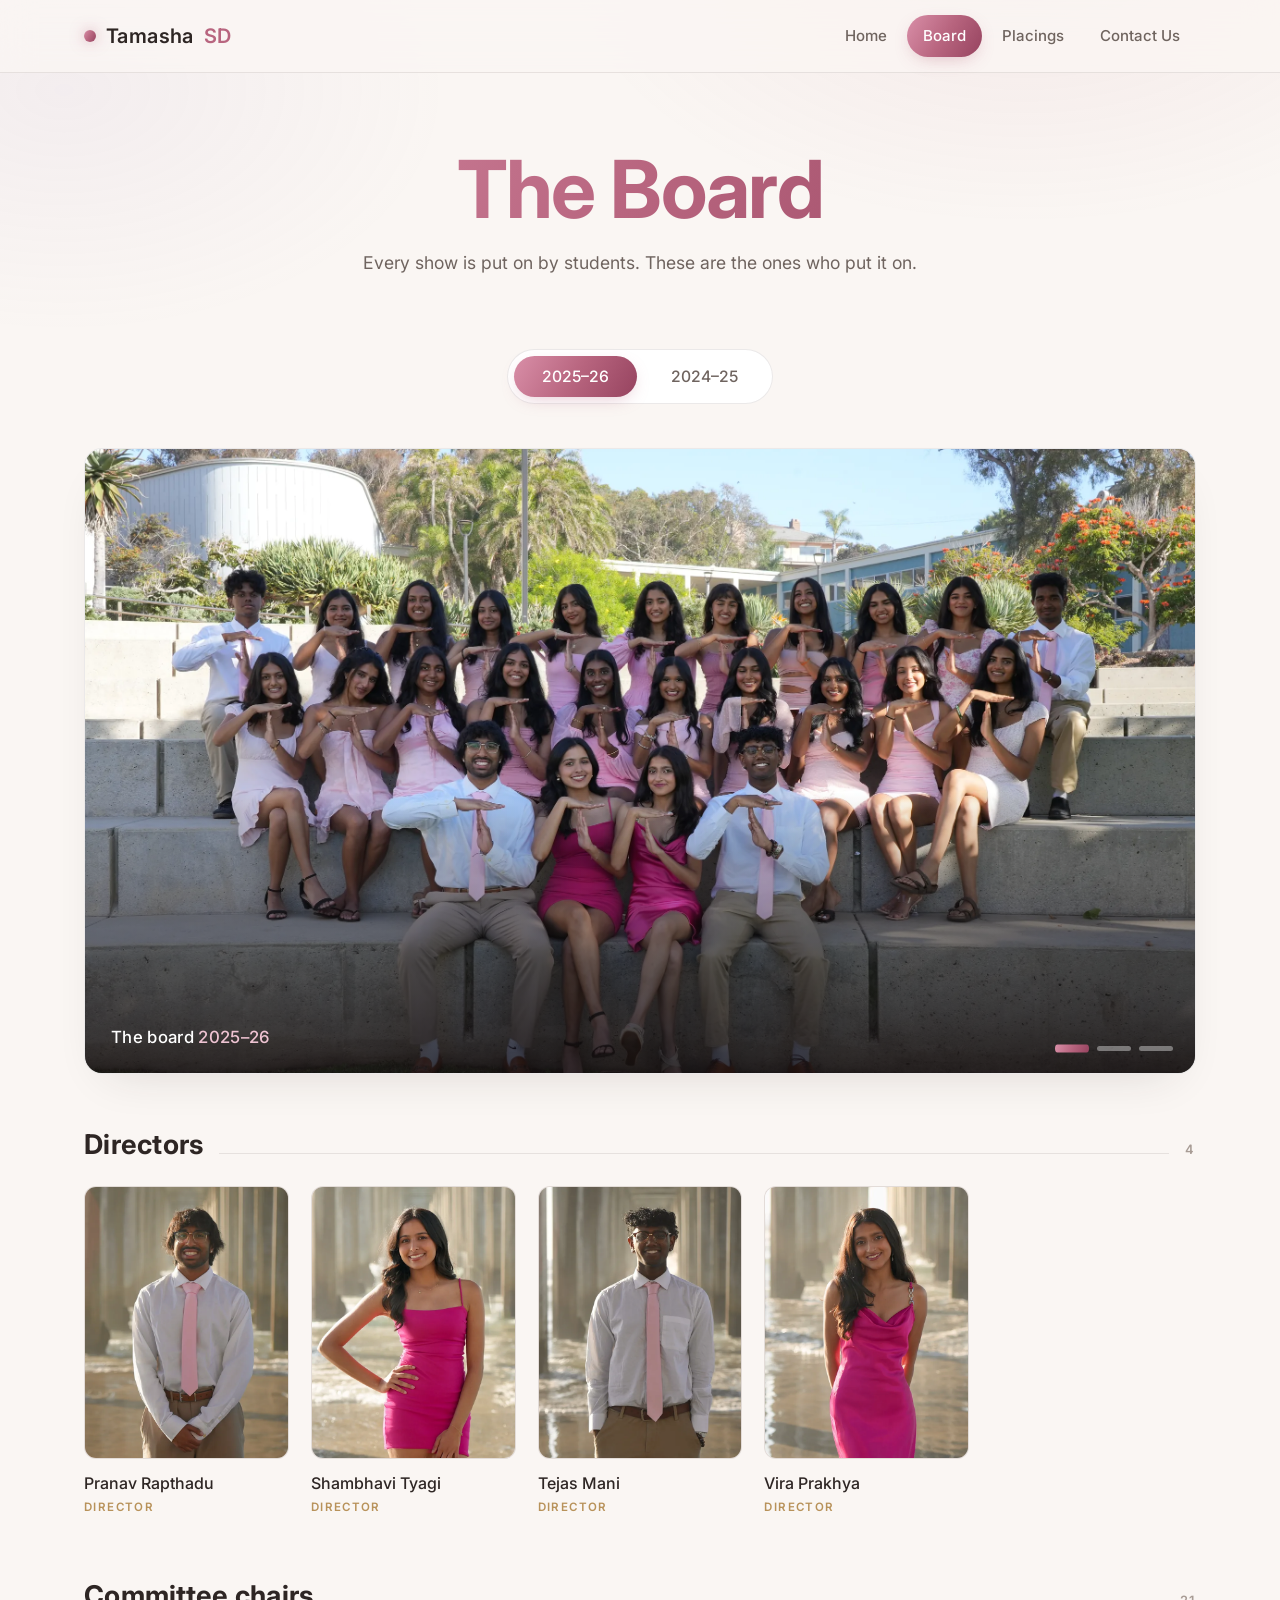
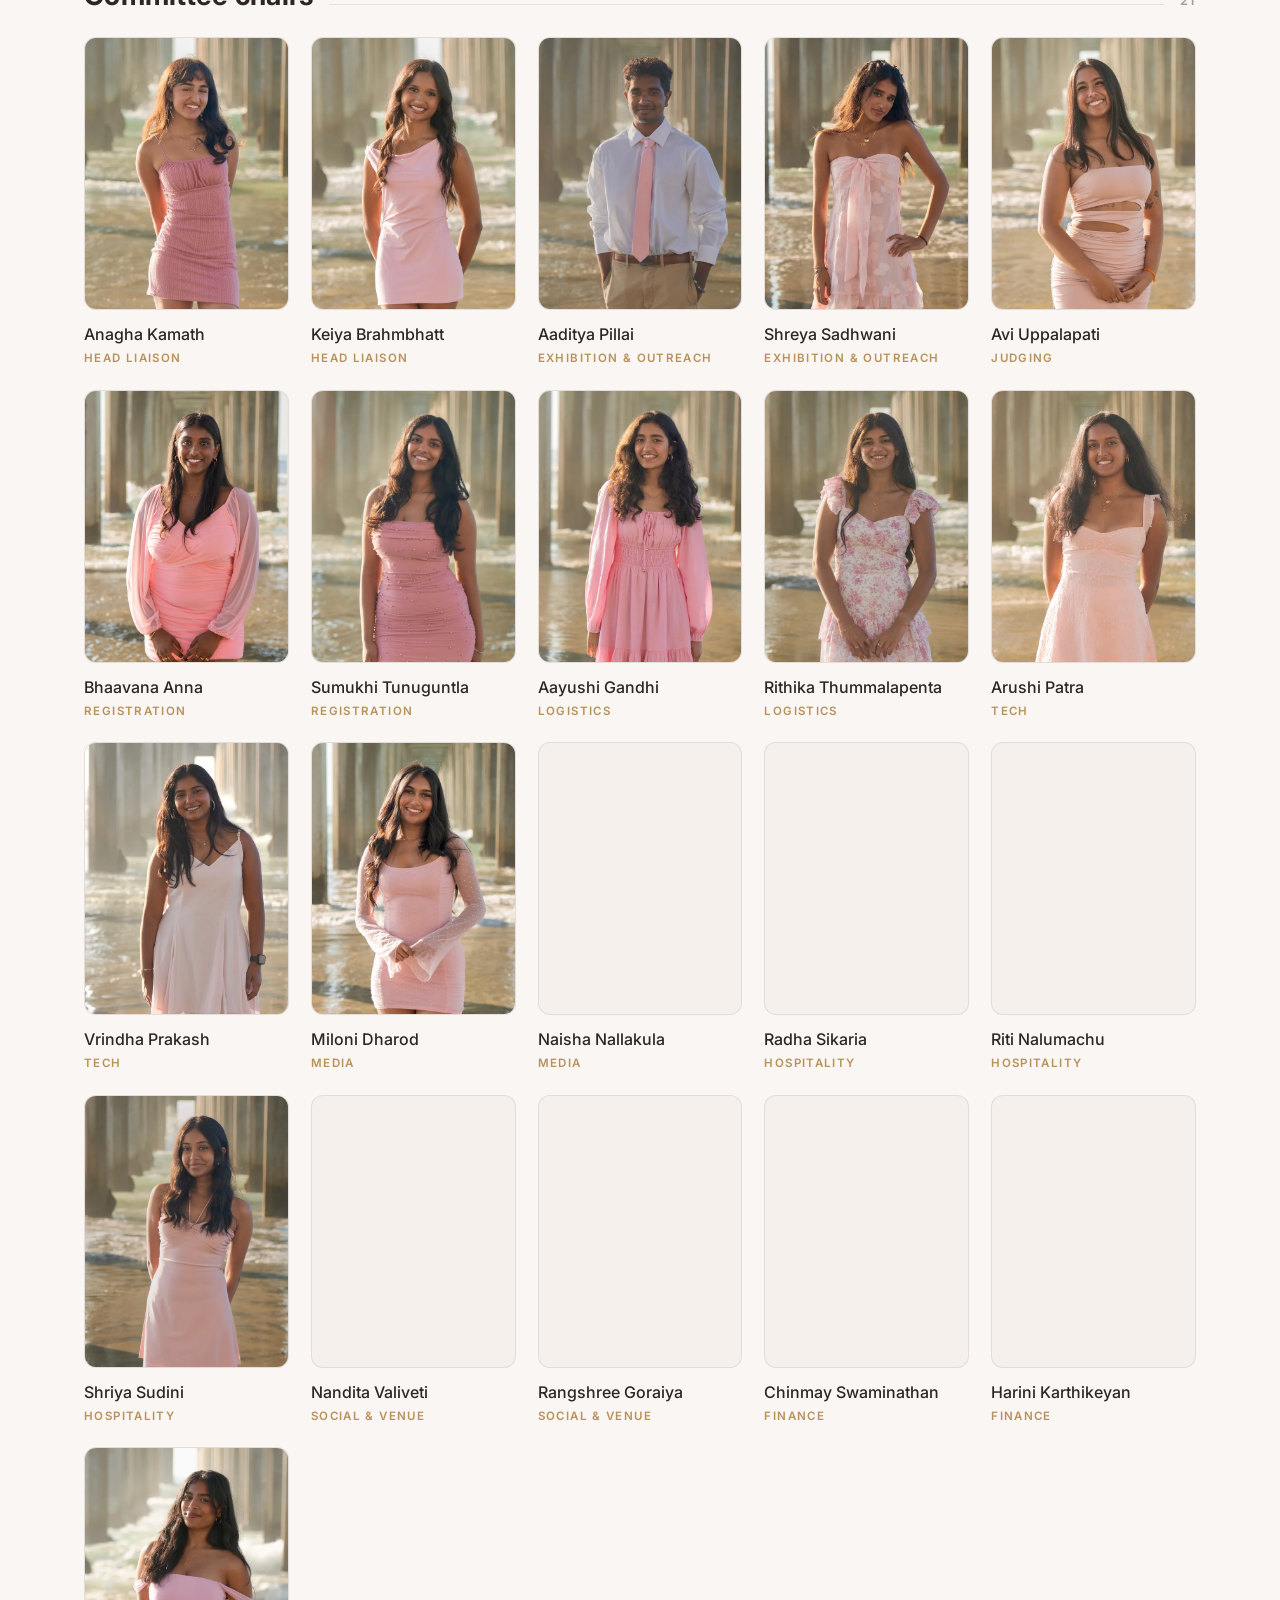
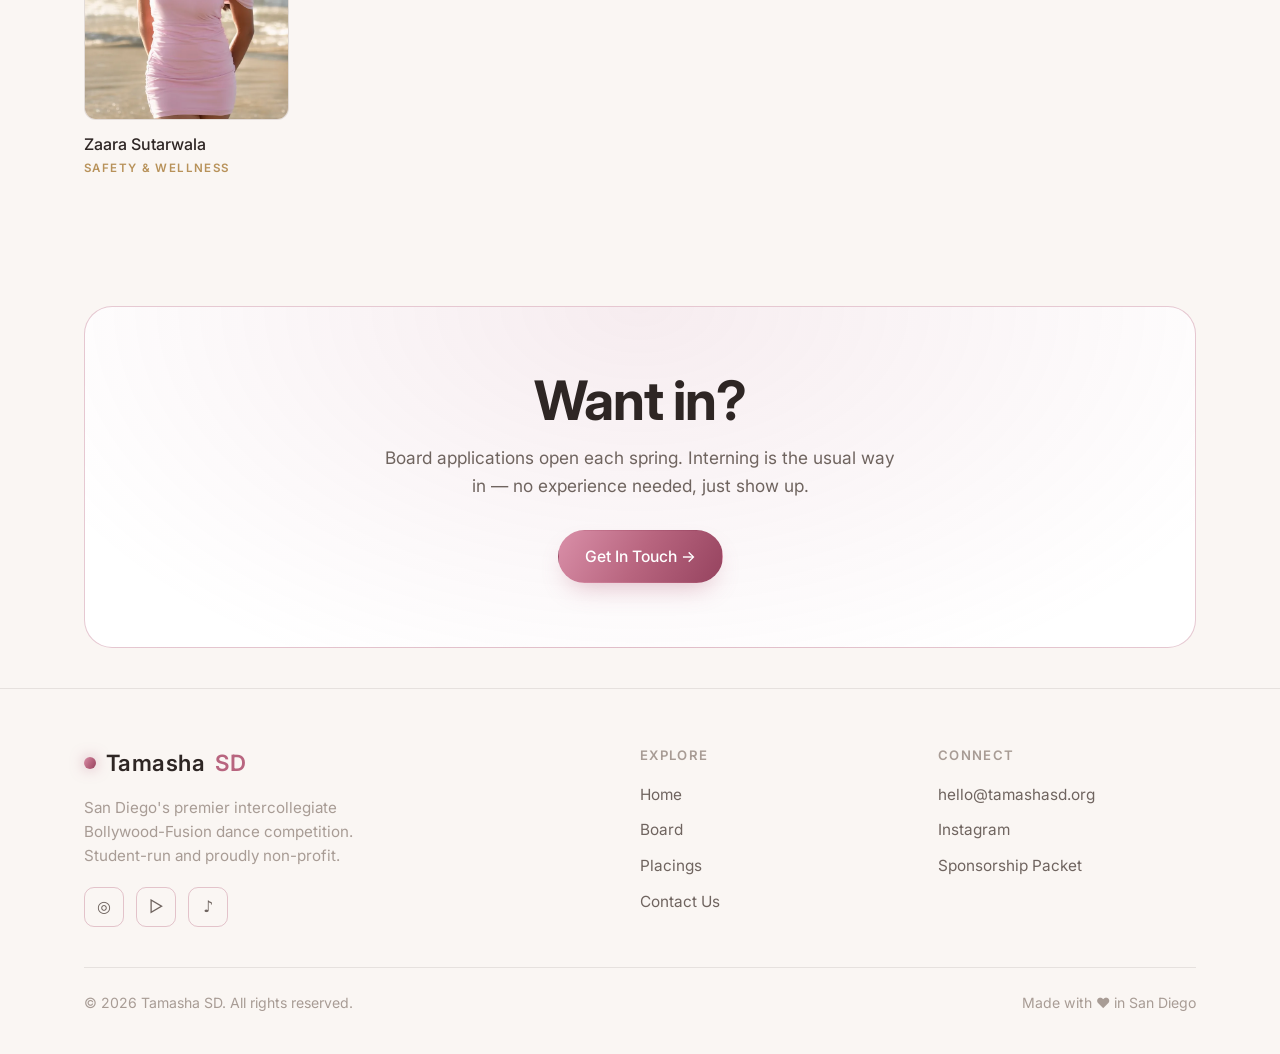
==== commit 52d0d89c: "sponsership link add" ====
--- a/board.html
+++ b/board.html
@@ -84,7 +84,7 @@
           <ul>
             <li><a href="mailto:hello@tamashasd.org">hello@tamashasd.org</a></li>
             <li><a href="https://instagram.com/tamashasd" target="_blank" rel="noopener noreferrer">Instagram</a></li>
-            <li><a href="contact.html">Sponsor Us</a></li>
+            <li><a href="https://canva.link/knv3cnp3l9zu014" target="_blank" rel="noopener noreferrer">Sponsorship Packet</a></li>
           </ul>
         </div>
       </div>
--- a/styles.css
+++ b/styles.css
@@ -665,6 +665,40 @@
 .info-card h3 { font-size: 1.2rem; font-weight: 700; margin-bottom: 4px; }
 .info-card p, .info-card a { color: var(--text-dim); margin: 0; font-size: 0.98rem; }
 .info-card a:hover { color: var(--violet); }
+.info-links { display: grid; gap: 5px; }
+.info-links a:last-child { color: var(--violet); font-weight: 600; }
+
+.sponsorship-packet {
+  margin-top: 72px;
+  padding: 36px;
+  border: 1px solid var(--border);
+  border-radius: var(--radius);
+  background: var(--surface);
+  scroll-margin-top: 92px;
+}
+.sponsorship-heading {
+  display: flex;
+  align-items: flex-end;
+  justify-content: space-between;
+  gap: 32px;
+  margin-bottom: 28px;
+}
+.sponsorship-heading h2 { margin: 8px 0 10px; }
+.sponsorship-heading p { max-width: 720px; margin: 0; color: var(--text-dim); }
+.sponsorship-heading .btn { flex: none; }
+.canva-embed {
+  position: relative;
+  width: 100%;
+  aspect-ratio: 16 / 9;
+  overflow: hidden;
+  border: 1px solid var(--border-strong);
+  border-radius: var(--radius-sm);
+  background: var(--bg-2);
+  box-shadow: var(--shadow);
+}
+.canva-embed iframe { width: 100%; height: 100%; border: 0; }
+.embed-fallback { margin: 16px 0 0; color: var(--text-mute); font-size: 0.88rem; text-align: center; }
+.embed-fallback a { color: var(--violet); }
 
 .form { display: grid; gap: 18px; padding: 32px; border-radius: var(--radius); background: var(--surface); border: 1px solid var(--border); }
 .field { display: grid; gap: 8px; }
@@ -687,6 +721,31 @@
 }
 .field textarea { resize: vertical; min-height: 130px; }
 
+.form-submit { justify-content: center; }
+.form-submit:disabled { cursor: wait; opacity: 0.65; transform: none; }
+.contact-honeypot {
+  position: absolute;
+  width: 1px;
+  height: 1px;
+  overflow: hidden;
+  clip: rect(0 0 0 0);
+  clip-path: inset(50%);
+  white-space: nowrap;
+}
+.form-status {
+  margin: 0;
+  padding: 13px 16px;
+  border: 1px solid rgba(94, 184, 140, 0.35);
+  border-radius: var(--radius-sm);
+  background: rgba(94, 184, 140, 0.10);
+  color: var(--text);
+  font-size: 0.92rem;
+}
+.form-status.is-error {
+  border-color: rgba(225, 92, 92, 0.38);
+  background: rgba(225, 92, 92, 0.10);
+}
+
 /* ---------- Placeholder note ---------- */
 .note {
   display: flex;
@@ -704,12 +763,14 @@
 /* ---------- Responsive ---------- */
 @media (max-width: 900px) {
   .split, .contact-grid { grid-template-columns: 1fr; gap: 32px; }
+  .sponsorship-heading { align-items: start; flex-direction: column; }
   .grid-3 { grid-template-columns: 1fr 1fr; }
   .footer-grid { grid-template-columns: 1fr 1fr; }
   .stats { grid-template-columns: 1fr 1fr; }
   .showcase-top { grid-template-columns: 1fr; gap: 32px; }
   .showcase-static { grid-template-columns: repeat(2, 1fr); }
 }
+
 @media (max-width: 720px) {
   .nav-toggle { display: inline-flex; }
   .nav-links {
@@ -731,3 +792,8 @@
   .scroll-cue { display: none; }
   .section { padding: 60px 0; }
 }
+
+@media (max-width: 560px) {
+  .sponsorship-packet { margin-top: 48px; padding: 22px; }
+  .sponsorship-heading .btn { width: 100%; justify-content: center; }
+}
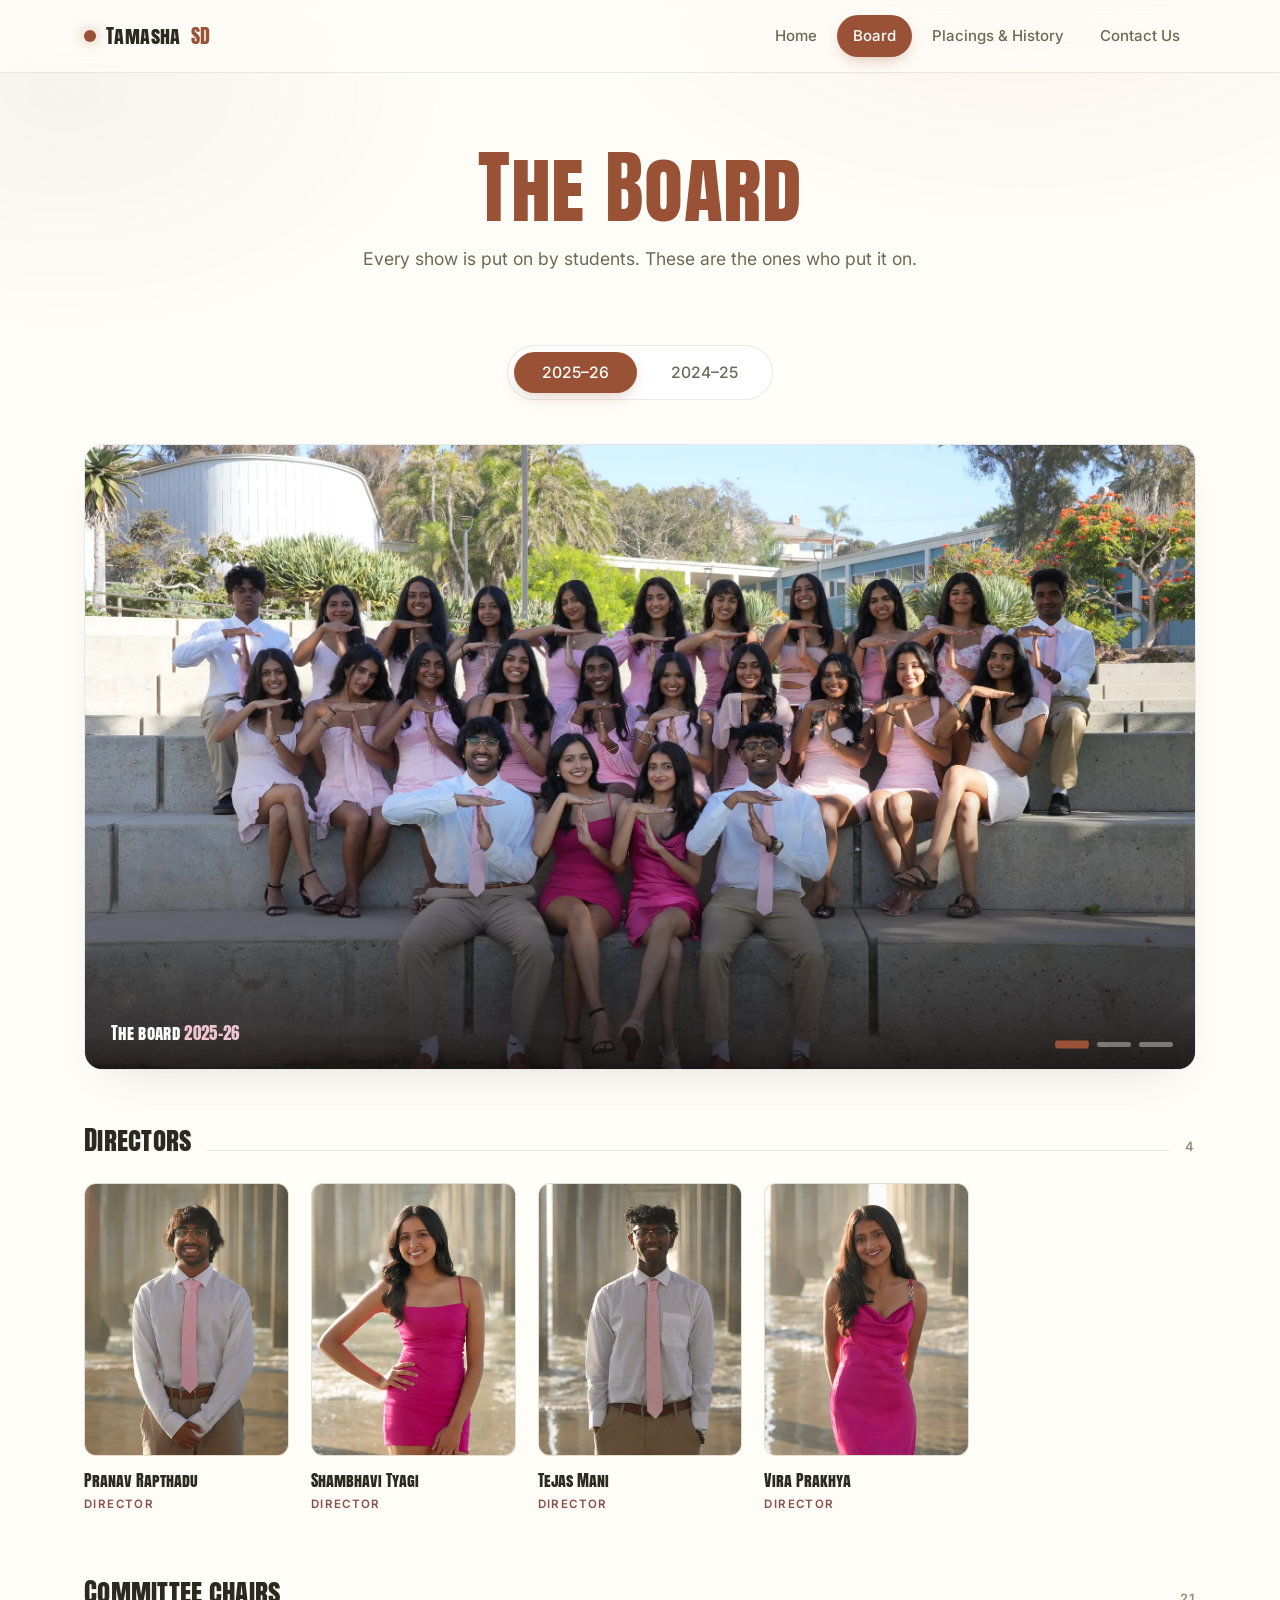
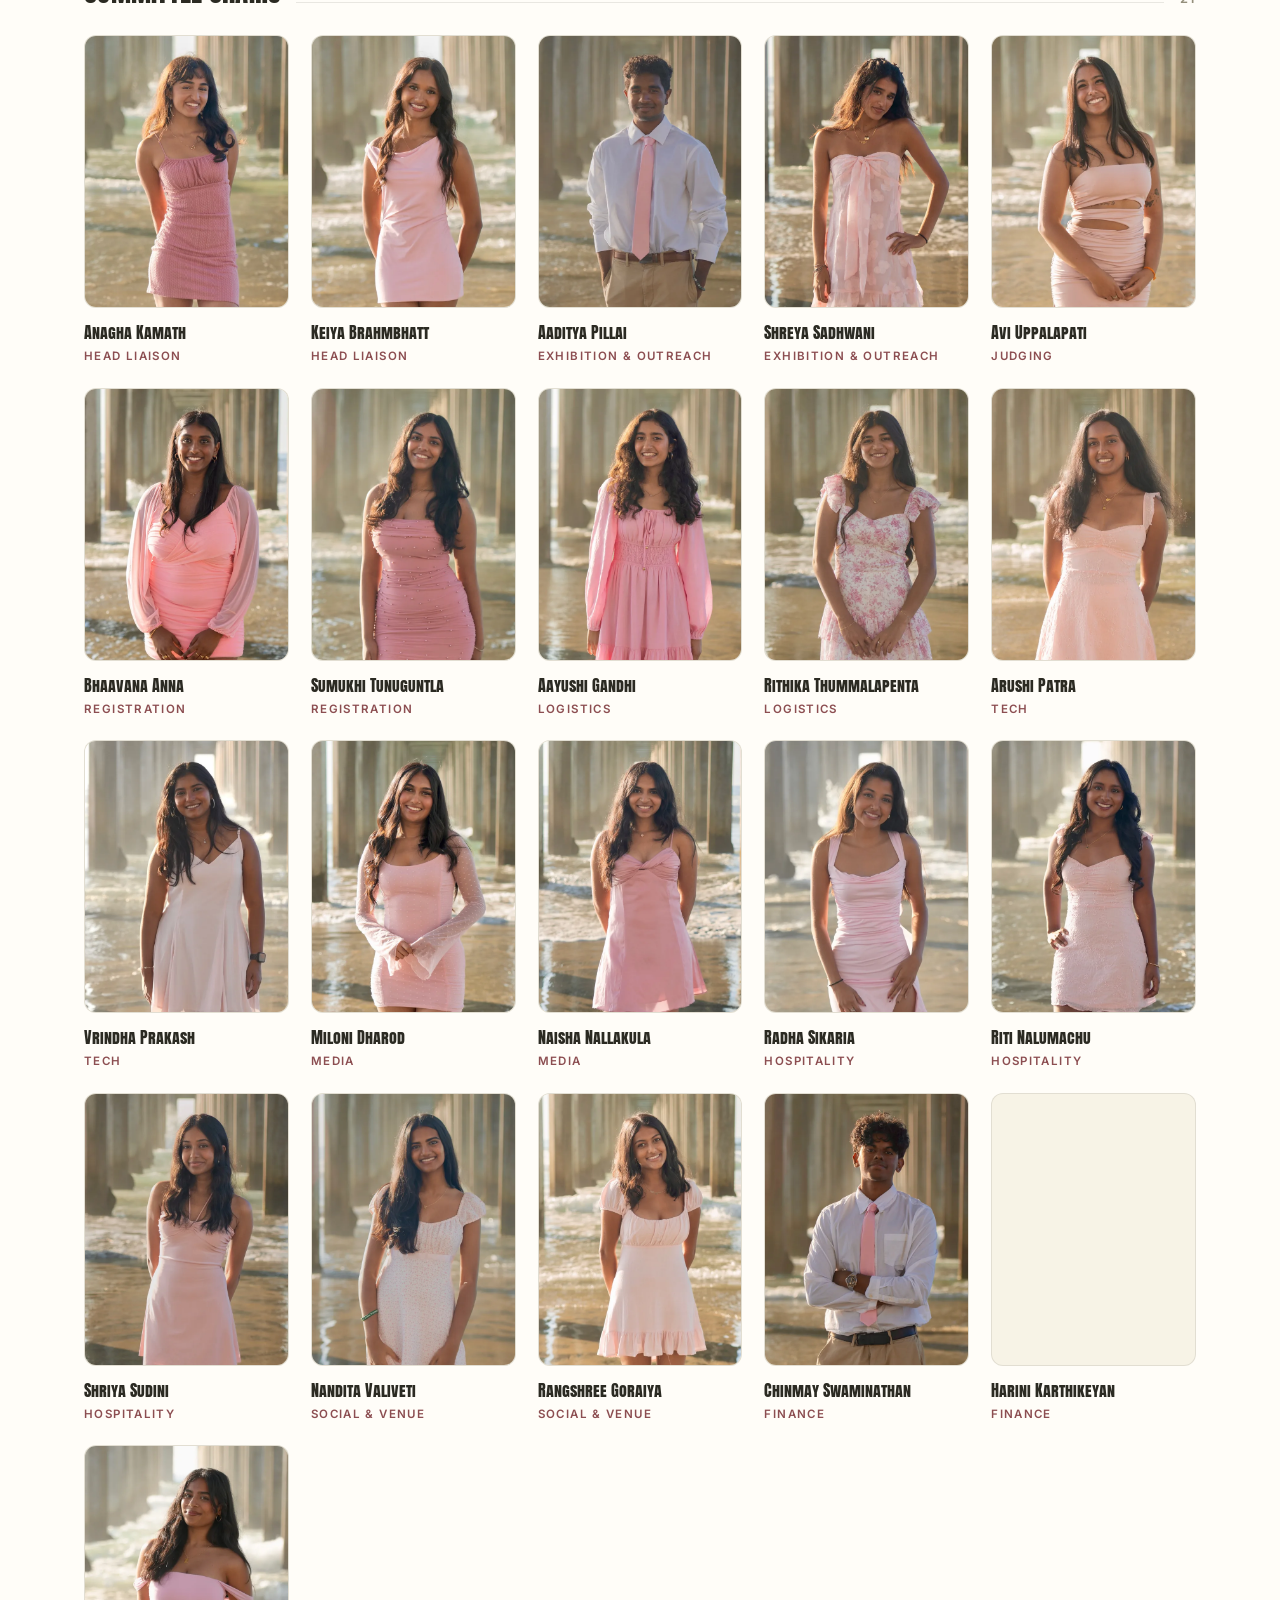
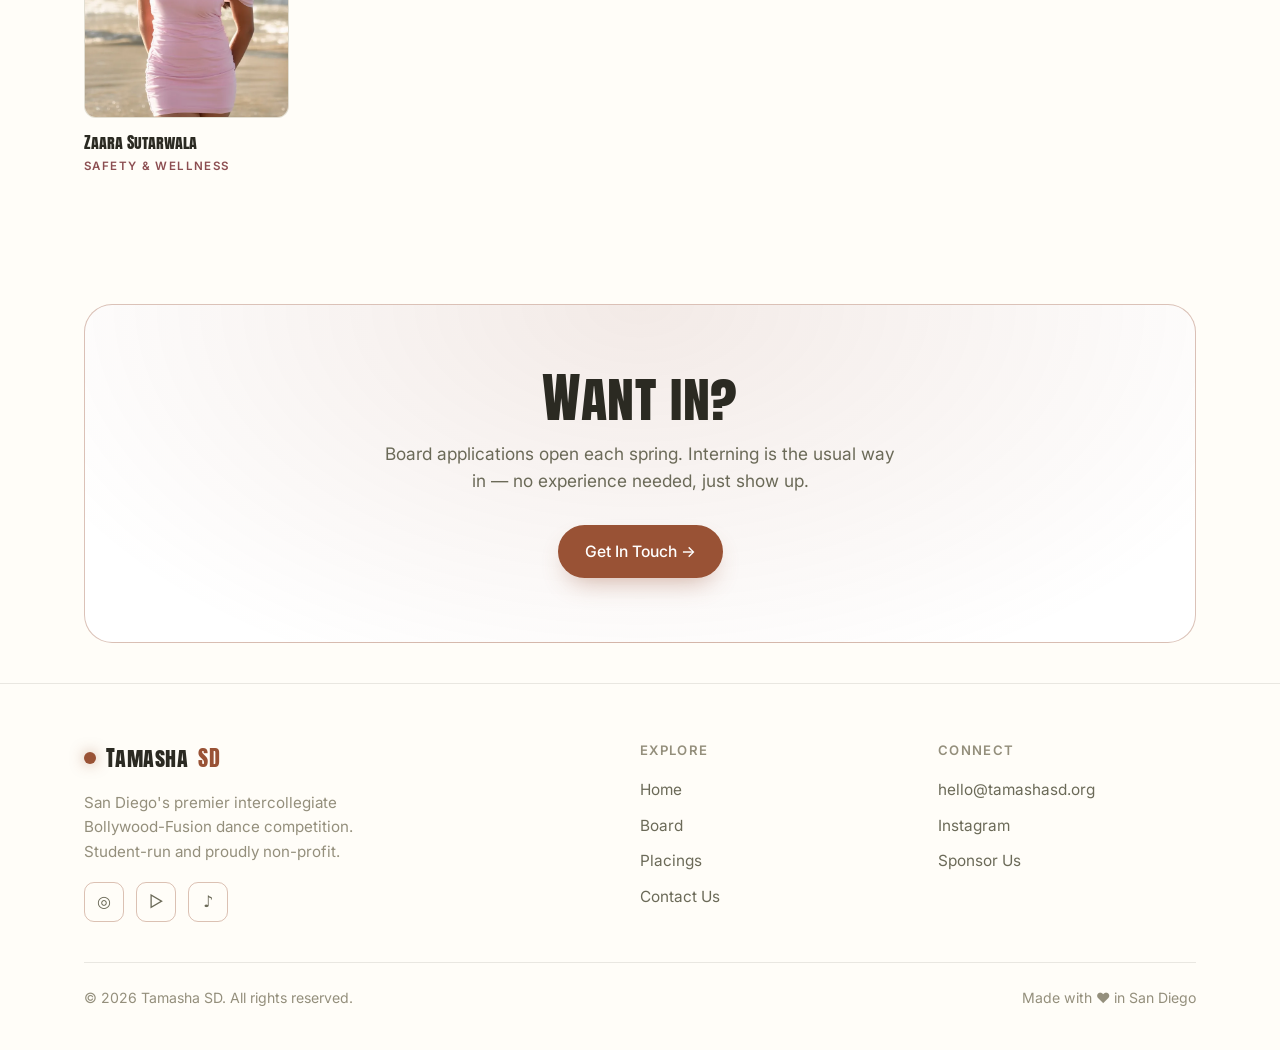
==== commit 6f529297: "Changed styling and landing page buttons" ====
--- a/board.html
+++ b/board.html
@@ -7,7 +7,7 @@
   <meta name="description" content="Meet the students who run Tamasha SD — directors, committee chairs, and interns, season by season." />
   <link rel="preconnect" href="https://fonts.googleapis.com" />
   <link rel="preconnect" href="https://fonts.gstatic.com" crossorigin />
-  <link href="https://fonts.googleapis.com/css2?family=Inter:wght@300;400;500;600;700&display=swap" rel="stylesheet" />
+  <link href="https://fonts.googleapis.com/css2?family=Inter:wght@300;400;500;600;700&family=Anton+SC&display=swap" rel="stylesheet" />
   <link rel="stylesheet" href="styles.css" />
   <link rel="stylesheet" href="board.css" />
 </head>
@@ -23,7 +23,7 @@
       <ul class="nav-links">
         <li><a href="index.html">Home</a></li>
         <li><a href="board.html" class="active">Board</a></li>
-        <li><a href="placings.html">Placings</a></li>
+        <li><a href="placings.html">Placings & History</a></li>
         <li><a href="contact.html">Contact Us</a></li>
       </ul>
     </div>
@@ -84,7 +84,7 @@
           <ul>
             <li><a href="mailto:hello@tamashasd.org">hello@tamashasd.org</a></li>
             <li><a href="https://instagram.com/tamashasd" target="_blank" rel="noopener noreferrer">Instagram</a></li>
-            <li><a href="https://canva.link/knv3cnp3l9zu014" target="_blank" rel="noopener noreferrer">Sponsorship Packet</a></li>
+            <li><a href="contact.html">Sponsor Us</a></li>
           </ul>
         </div>
       </div>
--- a/styles.css
+++ b/styles.css
@@ -5,44 +5,44 @@
 
 :root {
   /* Core palette — warm ivory, light + airy */
-  --bg:            #faf6f3;
-  --bg-2:          #f2ebe6;
+  --bg:            #fffdf8;
+  --bg-2:          #f3efdd;
   --surface:       #ffffff;
-  --surface-2:     #f6f0ec;
-  --border:        rgba(60, 40, 40, 0.10);
-  --border-strong: rgba(184, 101, 127, 0.35);
+  --surface-2:     #f7f3e6;
+  --border:        rgba(43, 41, 30, 0.10);
+  --border-strong: rgba(153, 82, 53, 0.35);
 
   /* Text — warm charcoal, never pure black */
-  --text:      #2e2624;
-  --text-dim:  #6f645f;
-  --text-mute: #a89c95;
-
-  /* Pastel accents */
-  --magenta: #b8657f;  /* dusty rose — primary accent */
-  --saffron: #b8925a;  /* muted gold/tan — secondary accent */
-  --cyan:    #a98fc7;  /* soft lavender — tertiary accent */
-  --violet:  #8f7092;  /* dusty mauve — quaternary accent */
-
-  /* Gradients */
-  --grad-hot:  linear-gradient(120deg, #d98fa8 0%, #b8657f 50%, #96435f 100%);
-  --grad-cool: linear-gradient(120deg, #cbb8e0 0%, #8f7092 100%);
-  --grad-full: linear-gradient(120deg, #d98fa8 0%, #b8657f 50%, #96435f 100%);
+  --text:      #2b2a22;
+  --text-dim:  #6b6a58;
+  --text-mute: #948f7c;
+
+  /* Brand accents — olive / khaki / terracotta / brick / mauve */
+  --magenta: #995235;  /* brick — primary accent */
+  --saffron: #8c4e51;  /* deep wine — secondary accent */
+  --cyan:    #d6ce93;  /* pale khaki gold — tertiary accent */
+  --violet:  #636351;  /* deep olive — quaternary accent */
+
+  /* Flat fills (previously gradients) */
+  --grad-hot:  var(--magenta);
+  --grad-cool: var(--violet);
+  --grad-full: var(--magenta);
 
   /* Layout */
   --maxw: 1160px;
   --radius: 18px;
   --radius-sm: 12px;
-  --shadow: 0 20px 45px -24px rgba(46, 38, 36, 0.16);
-  --shadow-glow: 0 0 0 1px var(--border), 0 20px 40px -22px rgba(184, 101, 127, 0.22);
-
-  --font-display: 'Inter', system-ui, sans-serif;
+  --shadow: 0 20px 45px -24px rgba(43, 41, 30, 0.16);
+  --shadow-glow: 0 0 0 1px var(--border), 0 20px 40px -22px rgba(153, 82, 53, 0.22);
+
+  --font-display: 'Anton SC', 'Anton', system-ui, sans-serif;
   --font-body: 'Inter', system-ui, -apple-system, 'Segoe UI', sans-serif;
 }
 
 /* ---------- Reset ---------- */
 *, *::before, *::after { box-sizing: border-box; }
 
-html { scroll-behavior: smooth; }
+html { scroll-behavior: smooth; font-synthesis: none; }
 
 body {
   margin: 0;
@@ -62,16 +62,16 @@
   inset: 0;
   z-index: -1;
   background:
-    radial-gradient(60% 50% at 80% -5%, rgba(184, 101, 127, 0.09), transparent 60%),
-    radial-gradient(50% 45% at 5% 10%, rgba(169, 143, 199, 0.08), transparent 60%),
-    radial-gradient(40% 40% at 50% 110%, rgba(184, 146, 90, 0.06), transparent 60%);
+    radial-gradient(60% 50% at 80% -5%, rgba(153, 82, 53, 0.07), transparent 60%),
+    radial-gradient(50% 45% at 5% 10%, rgba(99, 99, 81, 0.06), transparent 60%),
+    radial-gradient(40% 40% at 50% 110%, rgba(140, 78, 81, 0.05), transparent 60%);
   pointer-events: none;
 }
 
 img { max-width: 100%; display: block; }
 a { color: inherit; text-decoration: none; }
 
-h1, h2, h3 { font-family: var(--font-display); font-weight: 700; line-height: 1.1; letter-spacing: -0.02em; margin: 0; }
+h1, h2, h3 { font-family: var(--font-display); font-weight: 400; line-height: 1.05; letter-spacing: 0.01em; margin: 0; }
 
 .container { width: 100%; max-width: var(--maxw); margin: 0 auto; padding: 0 24px; }
 
@@ -89,7 +89,7 @@
   top: 0;
   z-index: 100;
   backdrop-filter: blur(16px);
-  background: rgba(250, 246, 243, 0.82);
+  background: rgba(255, 253, 248, 0.82);
   border-bottom: 1px solid var(--border);
 }
 .nav-inner {
@@ -110,7 +110,7 @@
 .brand .dot {
   width: 12px; height: 12px; border-radius: 50%;
   background: var(--grad-hot);
-  box-shadow: 0 0 14px rgba(184, 101, 127, 0.5);
+  box-shadow: 0 0 14px rgba(153, 82, 53, 0.5);
 }
 .brand .sd { color: var(--magenta); }
 
@@ -135,7 +135,7 @@
 .nav-links a.active {
   color: #fff;
   background: var(--grad-hot);
-  box-shadow: 0 6px 18px -6px rgba(184, 101, 127, 0.45);
+  box-shadow: 0 6px 18px -6px rgba(153, 82, 53, 0.45);
 }
 
 .nav-toggle {
@@ -169,7 +169,7 @@
 .btn-primary {
   background: var(--grad-hot);
   color: #fff;
-  box-shadow: 0 12px 26px -10px rgba(184, 101, 127, 0.45);
+  box-shadow: 0 12px 26px -10px rgba(153, 82, 53, 0.45);
 }
 .btn-ghost {
   background: rgba(46, 38, 36, 0.035);
@@ -253,9 +253,9 @@
 /* ---------- Stats band ---------- */
 .stats {
   display: grid;
-  grid-template-columns: repeat(4, 1fr);
+  grid-template-columns: repeat(3, 1fr);
   gap: 18px;
-  margin-top: 72px;
+  margin-top: 56px;
 }
 .stat {
   padding: 26px 20px;
@@ -402,7 +402,7 @@
   letter-spacing: 0.1em;
   padding: 4px 12px;
   border-radius: 999px;
-  background: rgba(184, 101, 127, 0.12);
+  background: rgba(153, 82, 53, 0.12);
   color: var(--magenta);
   margin-bottom: 12px;
 }
@@ -418,7 +418,7 @@
   padding: 64px 40px;
   text-align: center;
   background:
-    radial-gradient(60% 120% at 50% 0%, rgba(184, 101, 127, 0.12), transparent),
+    radial-gradient(60% 120% at 50% 0%, rgba(153, 82, 53, 0.12), transparent),
     var(--surface);
   border: 1px solid var(--border-strong);
 }
@@ -502,7 +502,7 @@
 .tab.active {
   color: #fff;
   background: var(--grad-hot);
-  box-shadow: 0 6px 18px -6px rgba(184, 101, 127, 0.4);
+  box-shadow: 0 6px 18px -6px rgba(153, 82, 53, 0.4);
 }
 .tab-panel[hidden] { display: none; }
 .panel-meta {
@@ -552,14 +552,14 @@
   height: 4px;
 }
 .place.gold {
-  border-color: rgba(184, 101, 127, 0.35);
+  border-color: rgba(153, 82, 53, 0.35);
   background:
-    radial-gradient(120% 90% at 50% -20%, rgba(184, 101, 127, 0.10), transparent 60%),
+    radial-gradient(120% 90% at 50% -20%, rgba(153, 82, 53, 0.10), transparent 60%),
     var(--surface);
 }
-.place.gold::before   { background: linear-gradient(90deg, #eec3d2, #b8657f); }
-.place.silver::before { background: linear-gradient(90deg, #dcd6e8, #a9a0c2); }
-.place.bronze::before { background: linear-gradient(90deg, #e8c7a8, #b8925a); }
+.place.gold::before   { background: #baac49; }
+.place.silver::before { background: #a8a99c; }
+.place.bronze::before { background: #d8a48f; }
 .place .medal { font-size: 2.2rem; line-height: 1; margin-bottom: 12px; }
 .place .rank {
   font-family: var(--font-display);
@@ -578,7 +578,7 @@
   font-weight: 600;
   letter-spacing: 0.03em;
   color: var(--saffron);
-  background: rgba(184, 146, 90, 0.14);
+  background: rgba(140, 78, 81, 0.14);
   padding: 3px 12px;
   border-radius: 999px;
 }
@@ -601,7 +601,7 @@
   padding: 8px 16px;
   border-radius: 999px;
   color: var(--magenta);
-  background: rgba(184, 101, 127, 0.10);
+  background: rgba(153, 82, 53, 0.10);
   border: 1px solid var(--border-strong);
 }
 .table-wrap { overflow-x: auto; }
@@ -612,7 +612,7 @@
   font-weight: 600;
   letter-spacing: 0.04em;
   color: var(--saffron);
-  background: rgba(184, 146, 90, 0.16);
+  background: rgba(140, 78, 81, 0.16);
   padding: 2px 8px;
   border-radius: 999px;
   margin-left: 6px;
@@ -665,40 +665,6 @@
 .info-card h3 { font-size: 1.2rem; font-weight: 700; margin-bottom: 4px; }
 .info-card p, .info-card a { color: var(--text-dim); margin: 0; font-size: 0.98rem; }
 .info-card a:hover { color: var(--violet); }
-.info-links { display: grid; gap: 5px; }
-.info-links a:last-child { color: var(--violet); font-weight: 600; }
-
-.sponsorship-packet {
-  margin-top: 72px;
-  padding: 36px;
-  border: 1px solid var(--border);
-  border-radius: var(--radius);
-  background: var(--surface);
-  scroll-margin-top: 92px;
-}
-.sponsorship-heading {
-  display: flex;
-  align-items: flex-end;
-  justify-content: space-between;
-  gap: 32px;
-  margin-bottom: 28px;
-}
-.sponsorship-heading h2 { margin: 8px 0 10px; }
-.sponsorship-heading p { max-width: 720px; margin: 0; color: var(--text-dim); }
-.sponsorship-heading .btn { flex: none; }
-.canva-embed {
-  position: relative;
-  width: 100%;
-  aspect-ratio: 16 / 9;
-  overflow: hidden;
-  border: 1px solid var(--border-strong);
-  border-radius: var(--radius-sm);
-  background: var(--bg-2);
-  box-shadow: var(--shadow);
-}
-.canva-embed iframe { width: 100%; height: 100%; border: 0; }
-.embed-fallback { margin: 16px 0 0; color: var(--text-mute); font-size: 0.88rem; text-align: center; }
-.embed-fallback a { color: var(--violet); }
 
 .form { display: grid; gap: 18px; padding: 32px; border-radius: var(--radius); background: var(--surface); border: 1px solid var(--border); }
 .field { display: grid; gap: 8px; }
@@ -717,7 +683,7 @@
 .field input:focus, .field textarea:focus, .field select:focus {
   outline: none;
   border-color: var(--magenta);
-  box-shadow: 0 0 0 3px rgba(184, 101, 127, 0.16);
+  box-shadow: 0 0 0 3px rgba(153, 82, 53, 0.16);
 }
 .field textarea { resize: vertical; min-height: 130px; }
 
@@ -752,8 +718,8 @@
   gap: 12px;
   padding: 16px 20px;
   border-radius: var(--radius-sm);
-  background: rgba(169, 143, 199, 0.10);
-  border: 1px solid rgba(169, 143, 199, 0.30);
+  background: rgba(214, 206, 147, 0.10);
+  border: 1px solid rgba(214, 206, 147, 0.30);
   color: var(--text-dim);
   font-size: 0.92rem;
   margin-bottom: 32px;
@@ -763,14 +729,11 @@
 /* ---------- Responsive ---------- */
 @media (max-width: 900px) {
   .split, .contact-grid { grid-template-columns: 1fr; gap: 32px; }
-  .sponsorship-heading { align-items: start; flex-direction: column; }
   .grid-3 { grid-template-columns: 1fr 1fr; }
   .footer-grid { grid-template-columns: 1fr 1fr; }
-  .stats { grid-template-columns: 1fr 1fr; }
   .showcase-top { grid-template-columns: 1fr; gap: 32px; }
   .showcase-static { grid-template-columns: repeat(2, 1fr); }
 }
-
 @media (max-width: 720px) {
   .nav-toggle { display: inline-flex; }
   .nav-links {
@@ -780,20 +743,15 @@
     align-items: stretch;
     gap: 6px;
     padding: 16px 24px 24px;
-    background: rgba(250, 246, 243, 0.98);
+    background: rgba(255, 253, 248, 0.98);
     border-bottom: 1px solid var(--border);
     transform: translateY(-140%);
     transition: transform 0.28s ease;
   }
   .nav-links.open { transform: translateY(0); }
   .nav-links a { padding: 12px 16px; }
-  .grid-3, .podium, .footer-grid { grid-template-columns: 1fr; }
+  .grid-3, .podium, .footer-grid, .stats { grid-template-columns: 1fr; }
   .hero { min-height: auto; padding: 100px 0 72px; }
   .scroll-cue { display: none; }
   .section { padding: 60px 0; }
 }
-
-@media (max-width: 560px) {
-  .sponsorship-packet { margin-top: 48px; padding: 22px; }
-  .sponsorship-heading .btn { width: 100%; justify-content: center; }
-}
--- a/board.css
+++ b/board.css
@@ -34,7 +34,7 @@
 .season-tab[aria-selected="true"] {
   color: #fff;
   background: var(--grad-hot);
-  box-shadow: 0 6px 18px -6px rgba(184, 101, 127, 0.4);
+  box-shadow: 0 6px 18px -6px rgba(153, 82, 53, 0.4);
 }
 
 /* ---------- Group photo band ---------- */
@@ -171,7 +171,7 @@
 .member:focus-visible .member-frame img { transform: scale(1.05); }
 .member:hover .member-frame::after,
 .member:focus-visible .member-frame::after {
-  box-shadow: inset 0 0 0 1px rgba(184, 101, 127, 0.55);
+  box-shadow: inset 0 0 0 1px rgba(153, 82, 53, 0.55);
 }
 .member:focus { outline: none; }
 .member:focus-visible .member-frame {
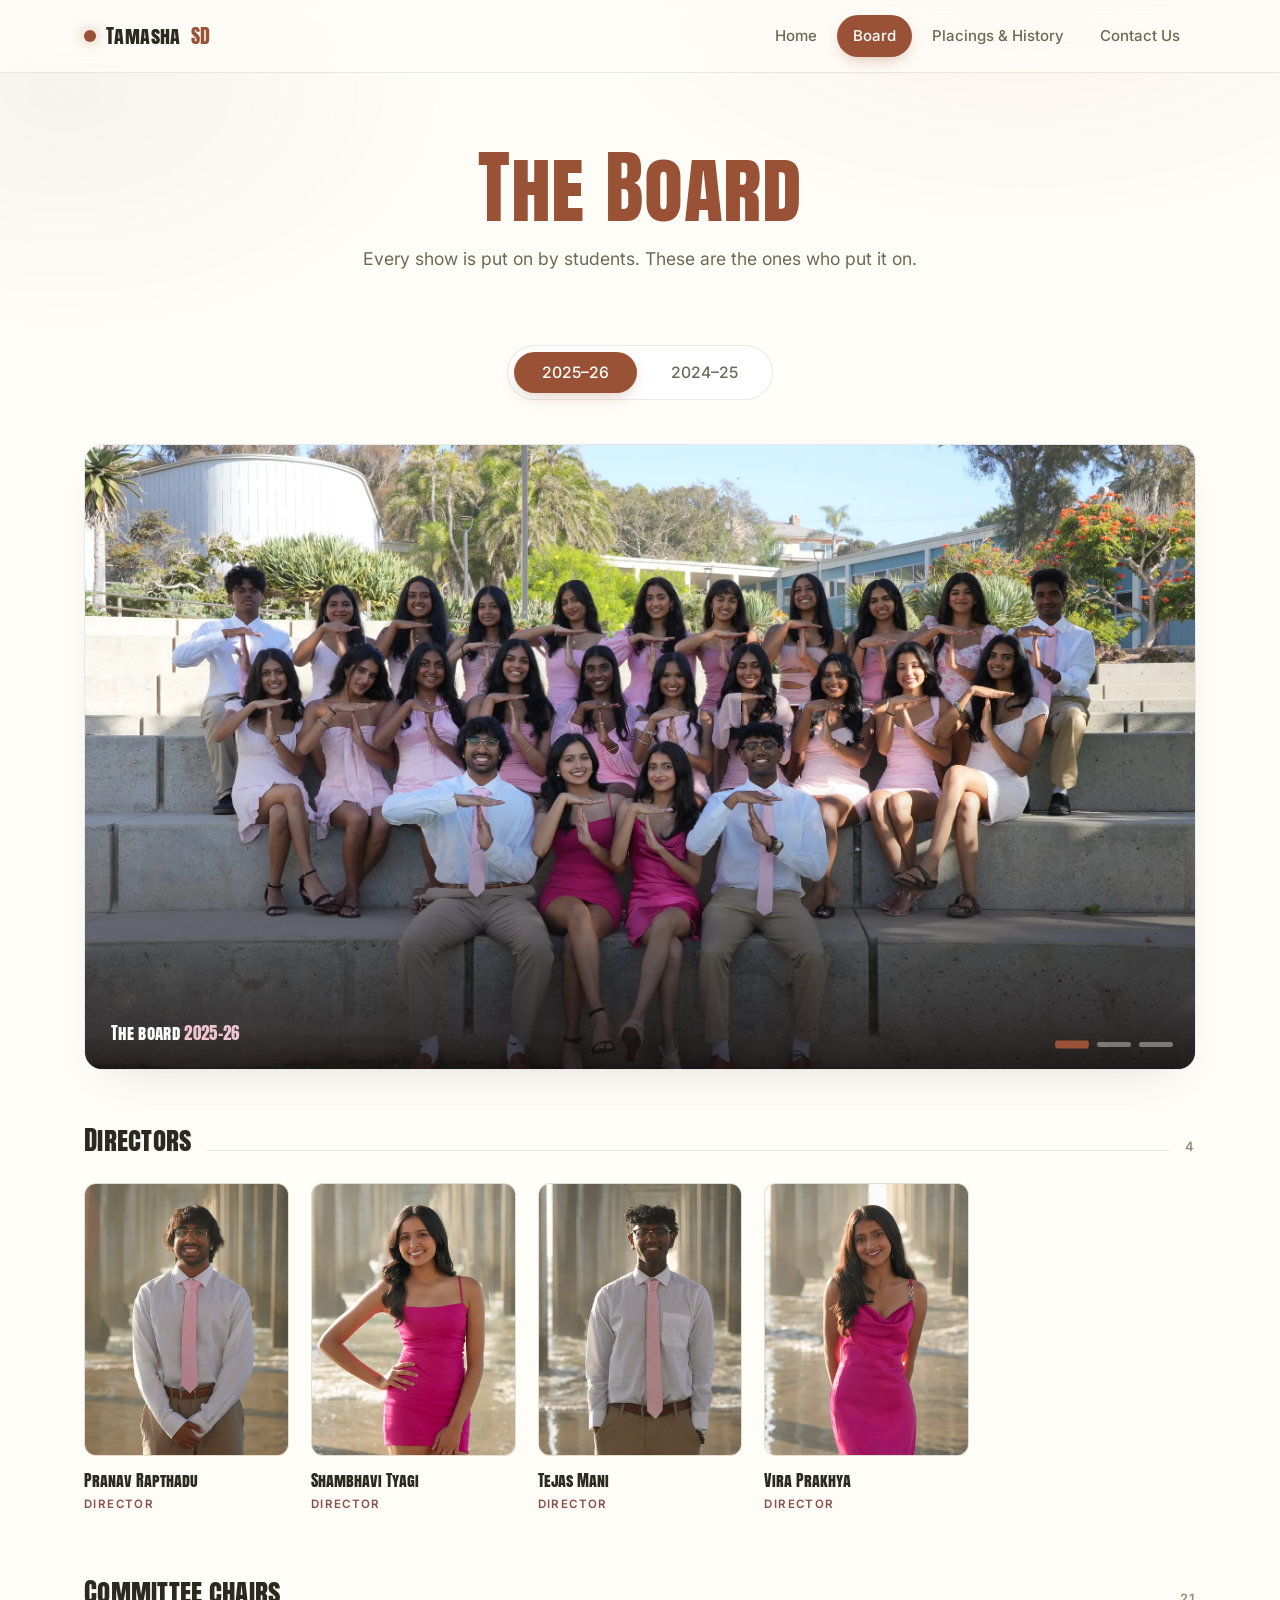
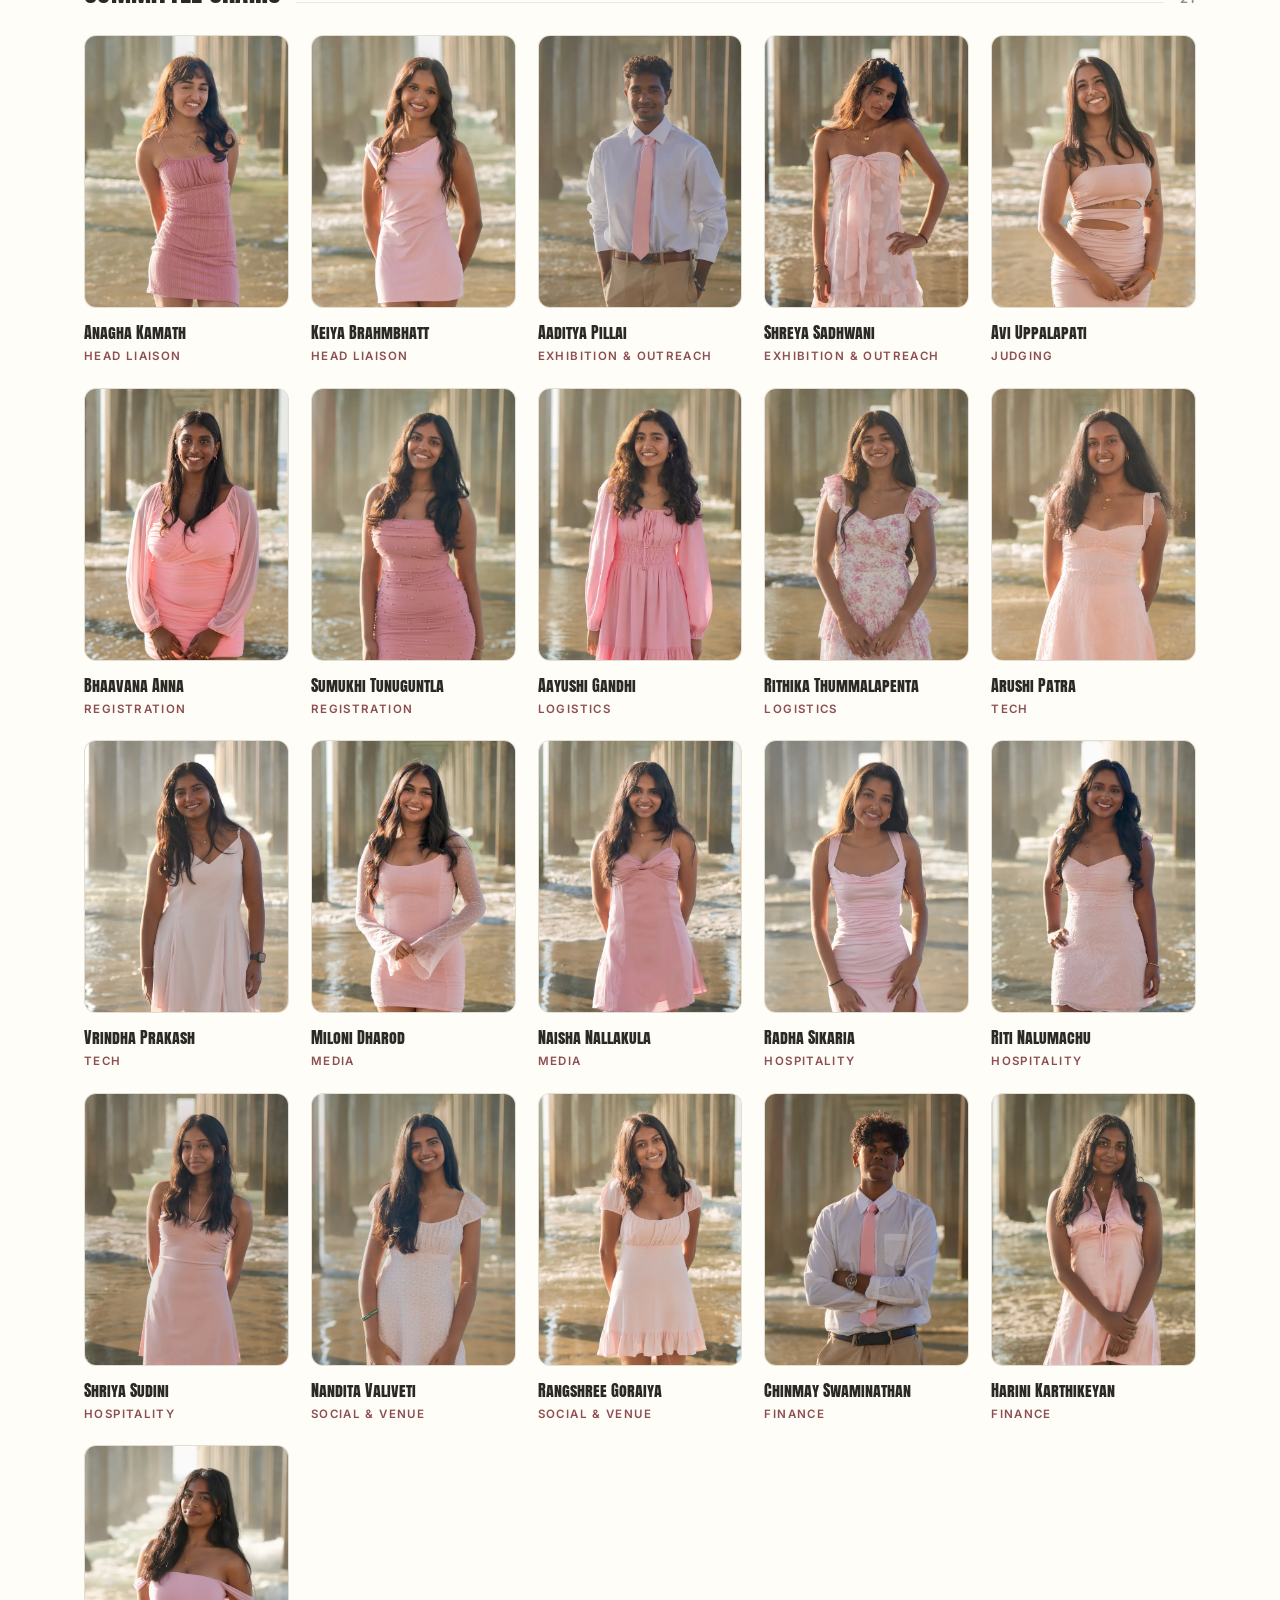
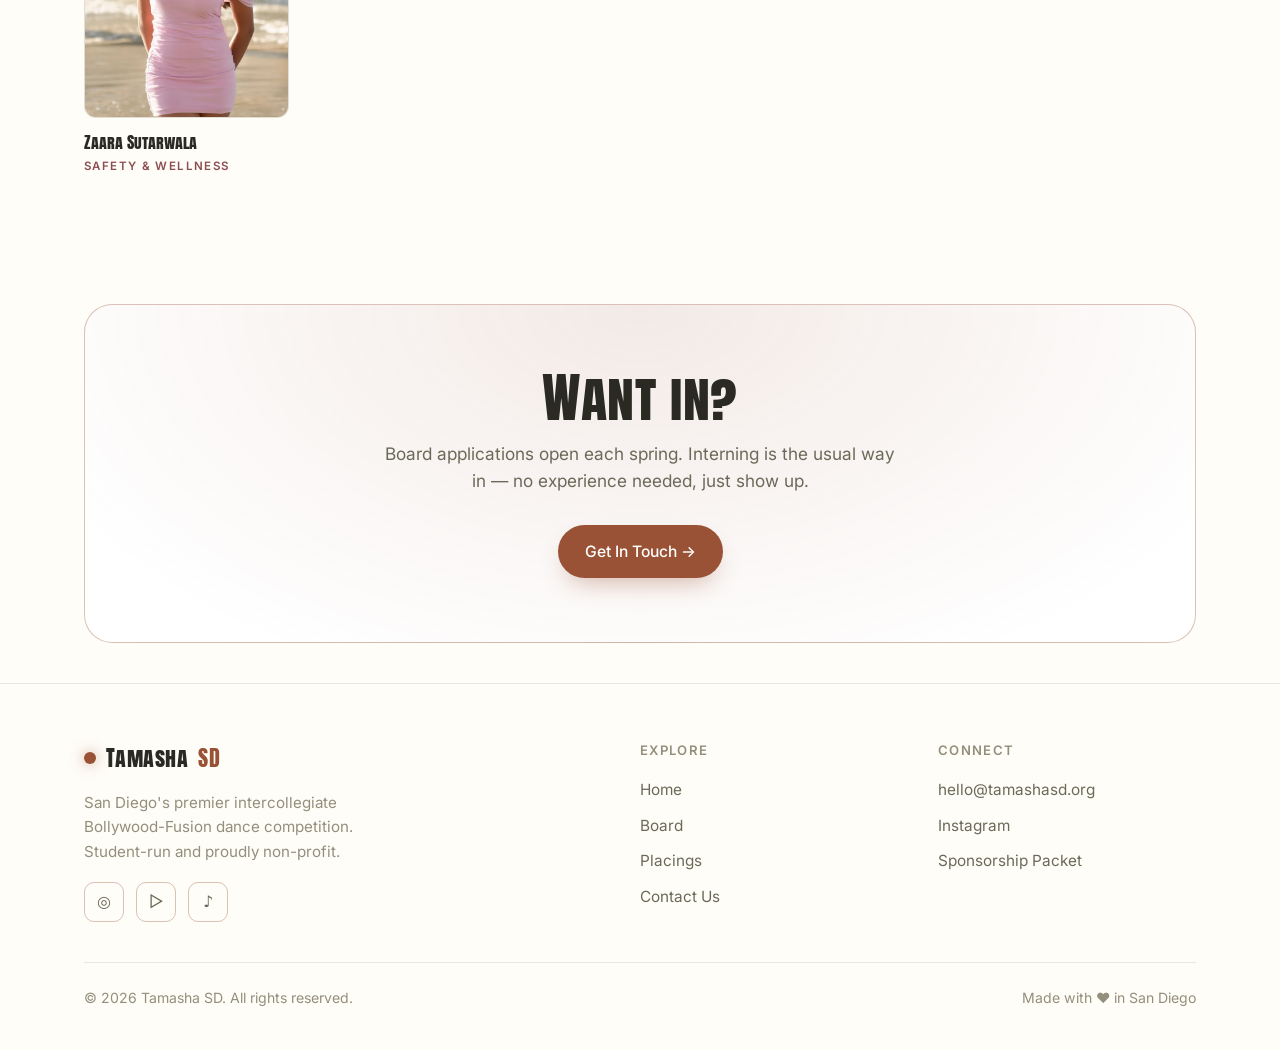
==== commit a5e8ef04: "Merge branch 'main' of https://github.com/nkerudi/tamasha-sd" ====
--- a/board.html
+++ b/board.html
@@ -84,7 +84,7 @@
           <ul>
             <li><a href="mailto:hello@tamashasd.org">hello@tamashasd.org</a></li>
             <li><a href="https://instagram.com/tamashasd" target="_blank" rel="noopener noreferrer">Instagram</a></li>
-            <li><a href="contact.html">Sponsor Us</a></li>
+            <li><a href="https://canva.link/knv3cnp3l9zu014" target="_blank" rel="noopener noreferrer">Sponsorship Packet</a></li>
           </ul>
         </div>
       </div>
--- a/styles.css
+++ b/styles.css
@@ -665,6 +665,40 @@
 .info-card h3 { font-size: 1.2rem; font-weight: 700; margin-bottom: 4px; }
 .info-card p, .info-card a { color: var(--text-dim); margin: 0; font-size: 0.98rem; }
 .info-card a:hover { color: var(--violet); }
+.info-links { display: grid; gap: 5px; }
+.info-links a:last-child { color: var(--violet); font-weight: 600; }
+
+.sponsorship-packet {
+  margin-top: 72px;
+  padding: 36px;
+  border: 1px solid var(--border);
+  border-radius: var(--radius);
+  background: var(--surface);
+  scroll-margin-top: 92px;
+}
+.sponsorship-heading {
+  display: flex;
+  align-items: flex-end;
+  justify-content: space-between;
+  gap: 32px;
+  margin-bottom: 28px;
+}
+.sponsorship-heading h2 { margin: 8px 0 10px; }
+.sponsorship-heading p { max-width: 720px; margin: 0; color: var(--text-dim); }
+.sponsorship-heading .btn { flex: none; }
+.canva-embed {
+  position: relative;
+  width: 100%;
+  aspect-ratio: 16 / 9;
+  overflow: hidden;
+  border: 1px solid var(--border-strong);
+  border-radius: var(--radius-sm);
+  background: var(--bg-2);
+  box-shadow: var(--shadow);
+}
+.canva-embed iframe { width: 100%; height: 100%; border: 0; }
+.embed-fallback { margin: 16px 0 0; color: var(--text-mute); font-size: 0.88rem; text-align: center; }
+.embed-fallback a { color: var(--violet); }
 
 .form { display: grid; gap: 18px; padding: 32px; border-radius: var(--radius); background: var(--surface); border: 1px solid var(--border); }
 .field { display: grid; gap: 8px; }
@@ -729,11 +763,13 @@
 /* ---------- Responsive ---------- */
 @media (max-width: 900px) {
   .split, .contact-grid { grid-template-columns: 1fr; gap: 32px; }
+  .sponsorship-heading { align-items: start; flex-direction: column; }
   .grid-3 { grid-template-columns: 1fr 1fr; }
   .footer-grid { grid-template-columns: 1fr 1fr; }
   .showcase-top { grid-template-columns: 1fr; gap: 32px; }
   .showcase-static { grid-template-columns: repeat(2, 1fr); }
 }
+
 @media (max-width: 720px) {
   .nav-toggle { display: inline-flex; }
   .nav-links {
@@ -755,3 +791,8 @@
   .scroll-cue { display: none; }
   .section { padding: 60px 0; }
 }
+
+@media (max-width: 560px) {
+  .sponsorship-packet { margin-top: 48px; padding: 22px; }
+  .sponsorship-heading .btn { width: 100%; justify-content: center; }
+}
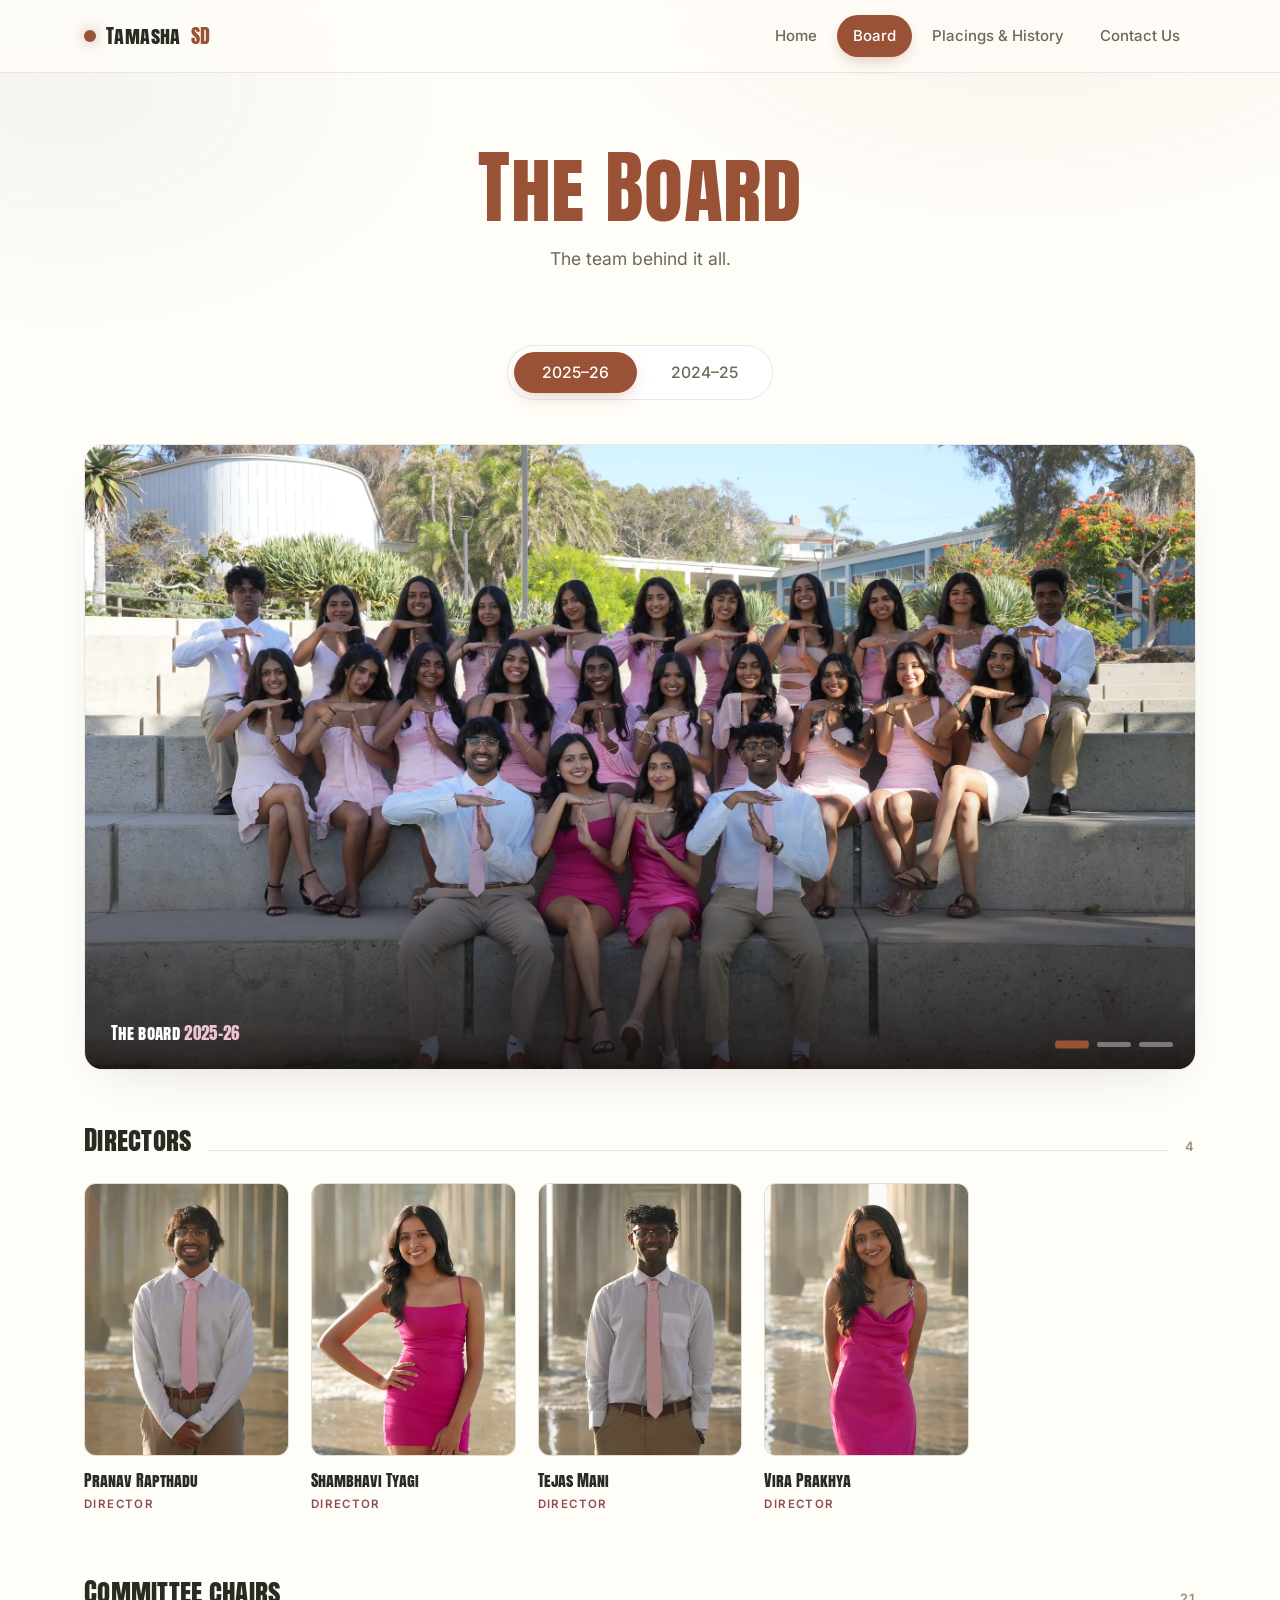
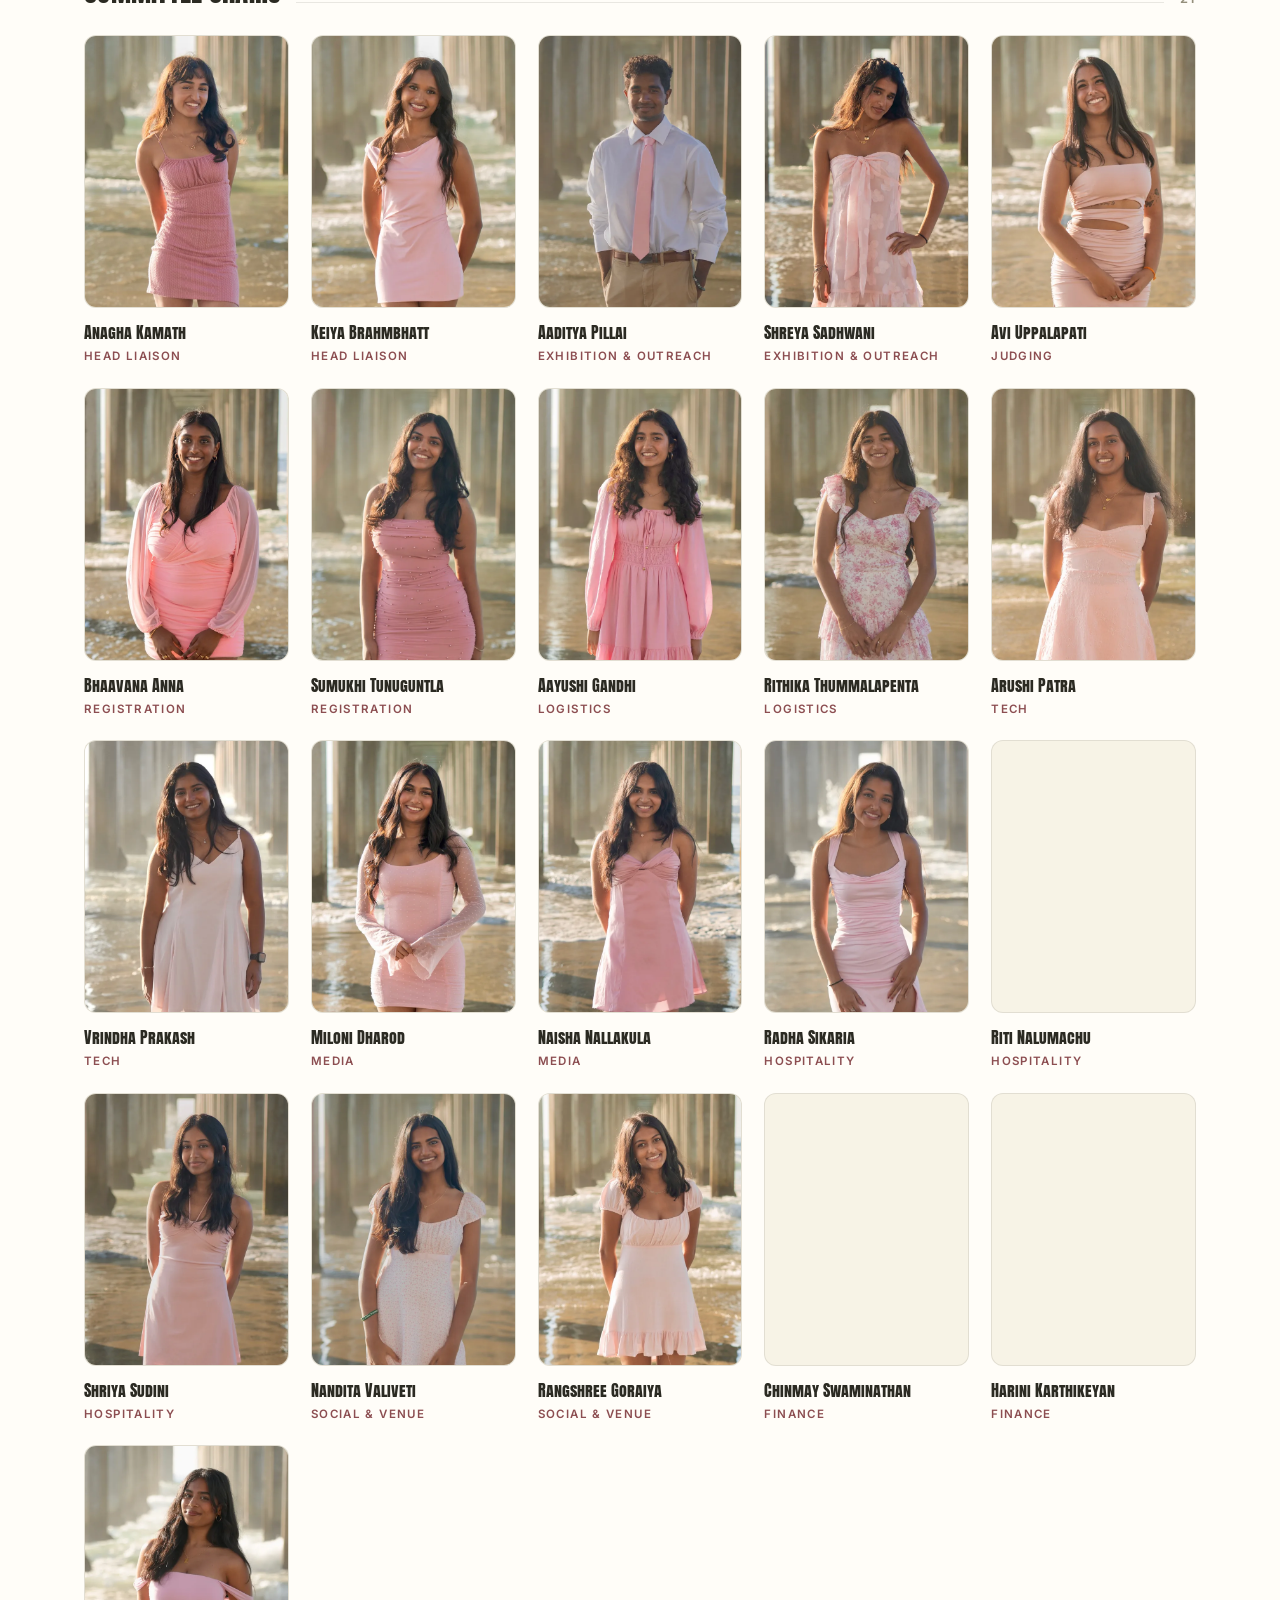
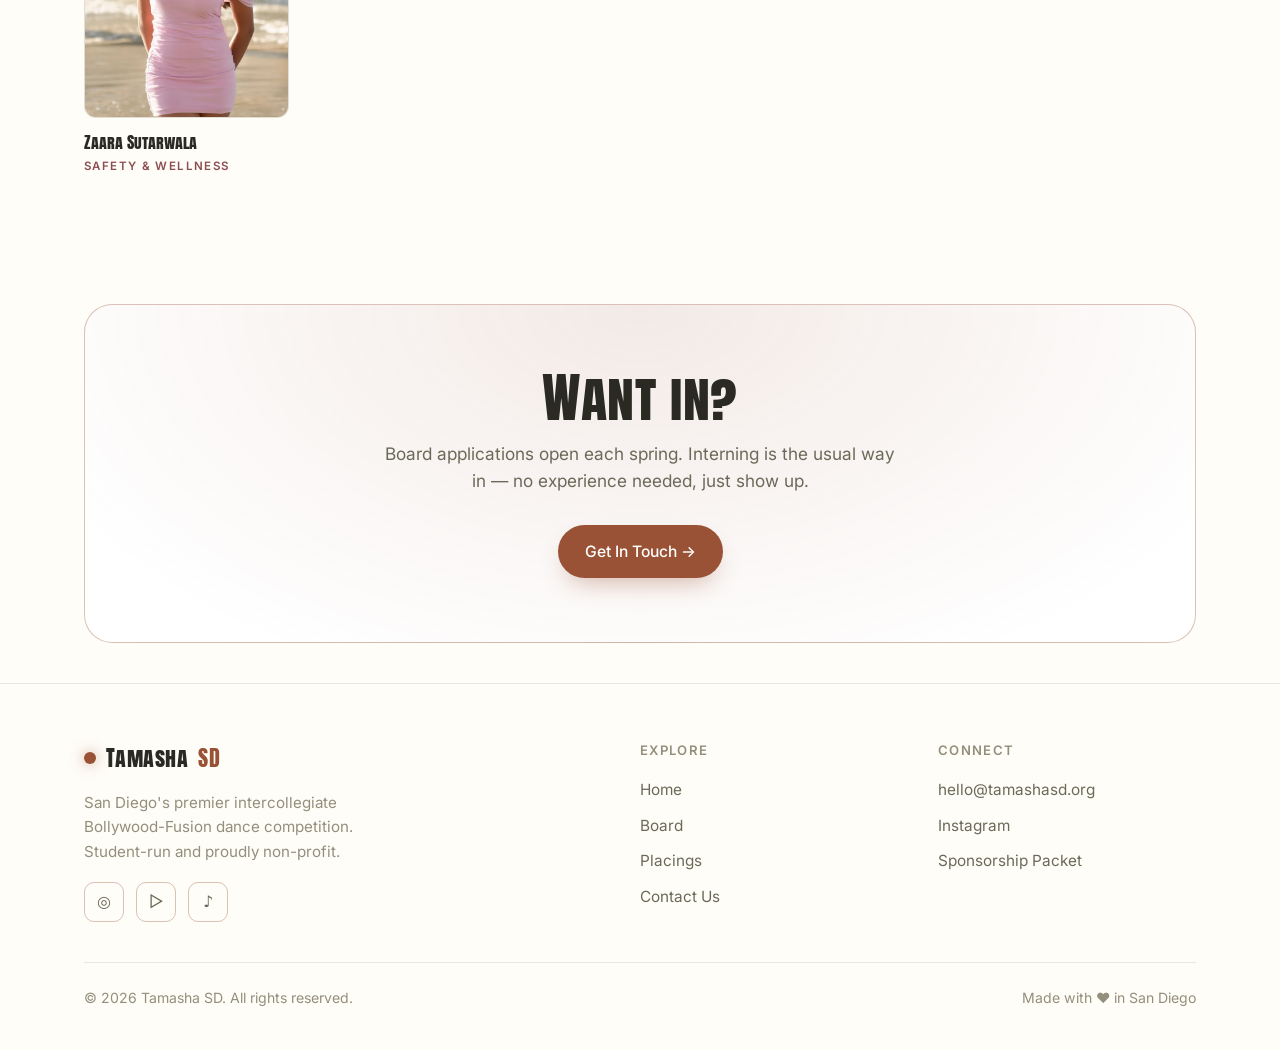
==== commit 3ac19789: "Added blurbs" ====
--- a/board.html
+++ b/board.html
@@ -33,7 +33,7 @@
   <section class="page-hero">
     <div class="container">
       <h1 class="gradient-text">The Board</h1>
-      <p>Every show is put on by students. These are the ones who put it on.</p>
+      <p>The team behind it all.</p>
     </div>
   </section>
 
--- a/styles.css
+++ b/styles.css
@@ -335,7 +335,9 @@
   display: grid;
   grid-template-columns: 1fr 1fr;
   gap: 56px;
-  align-items: center;
+  /* Top-aligned, not centred: the blurbs are taller than the 4:3 photo, so
+     centring drops the photo ~90px below the heading. */
+  align-items: start;
 }
 
 .showcase-rotator {
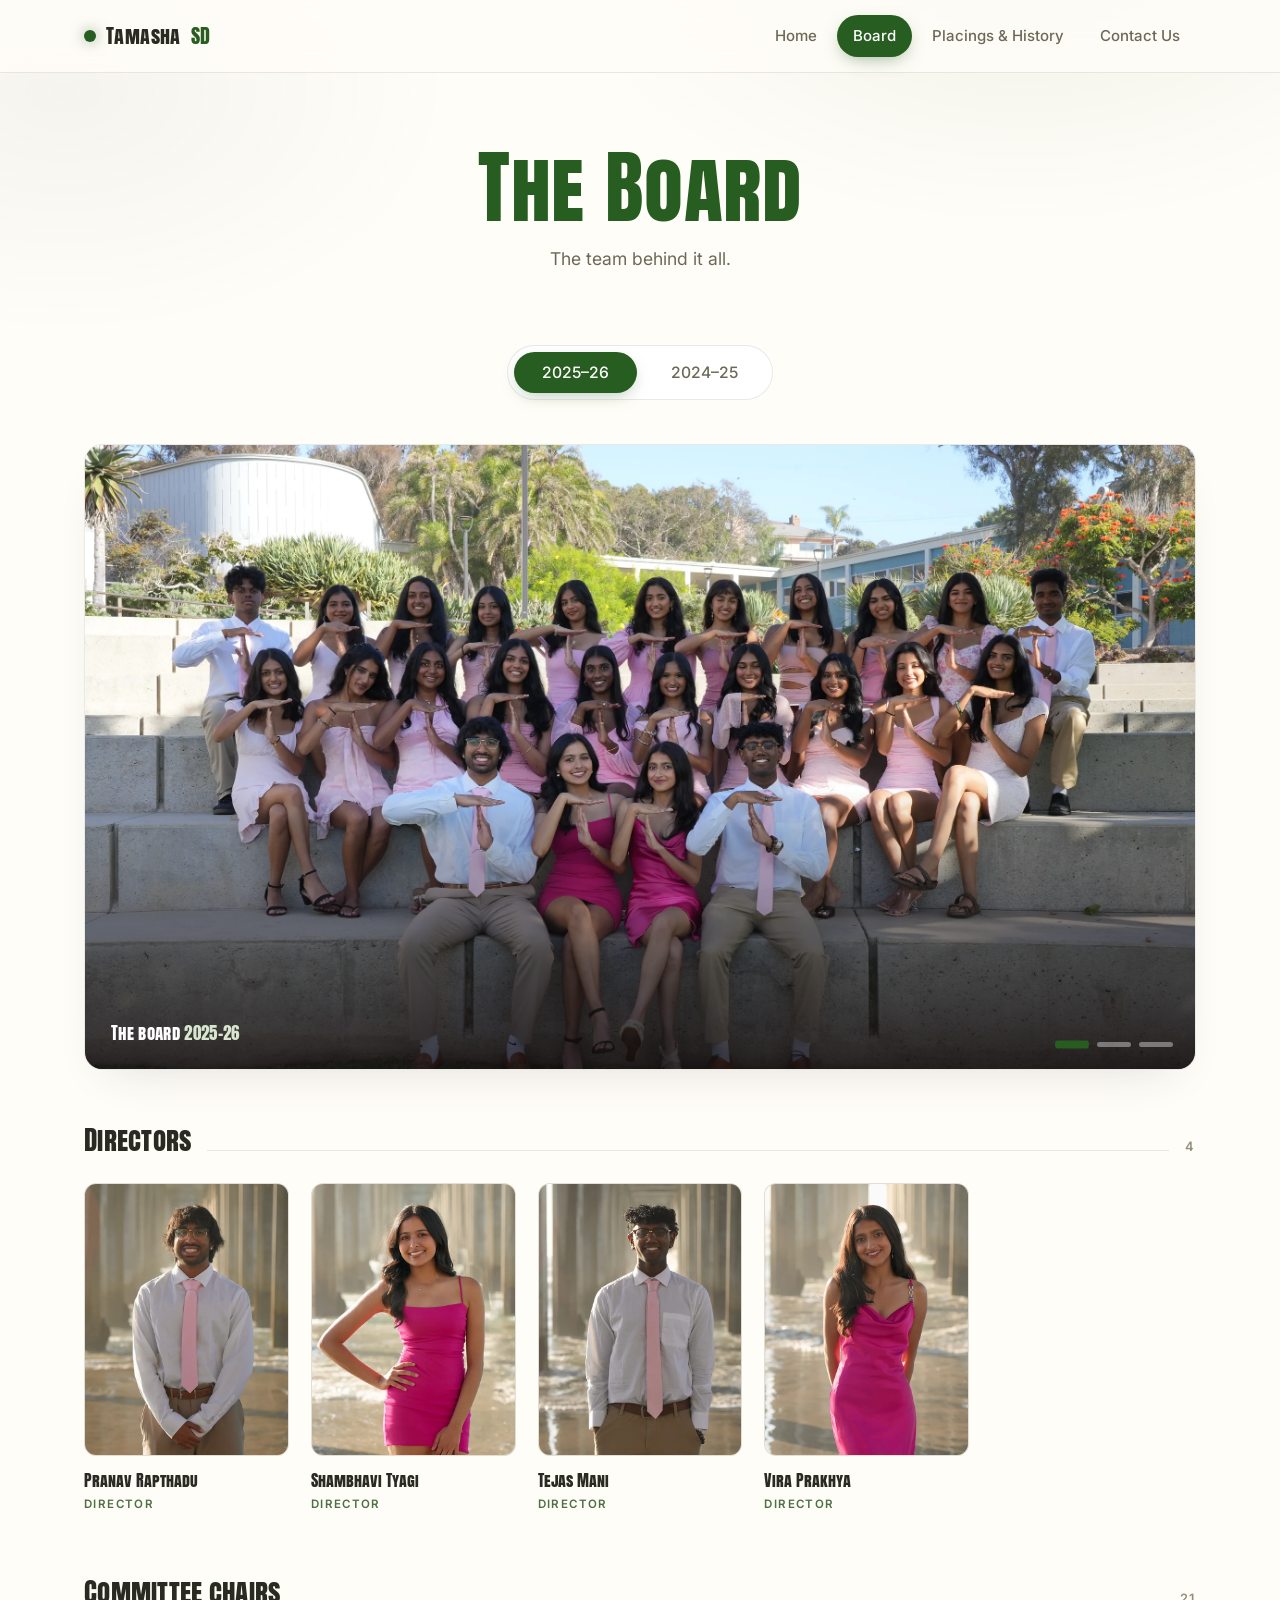
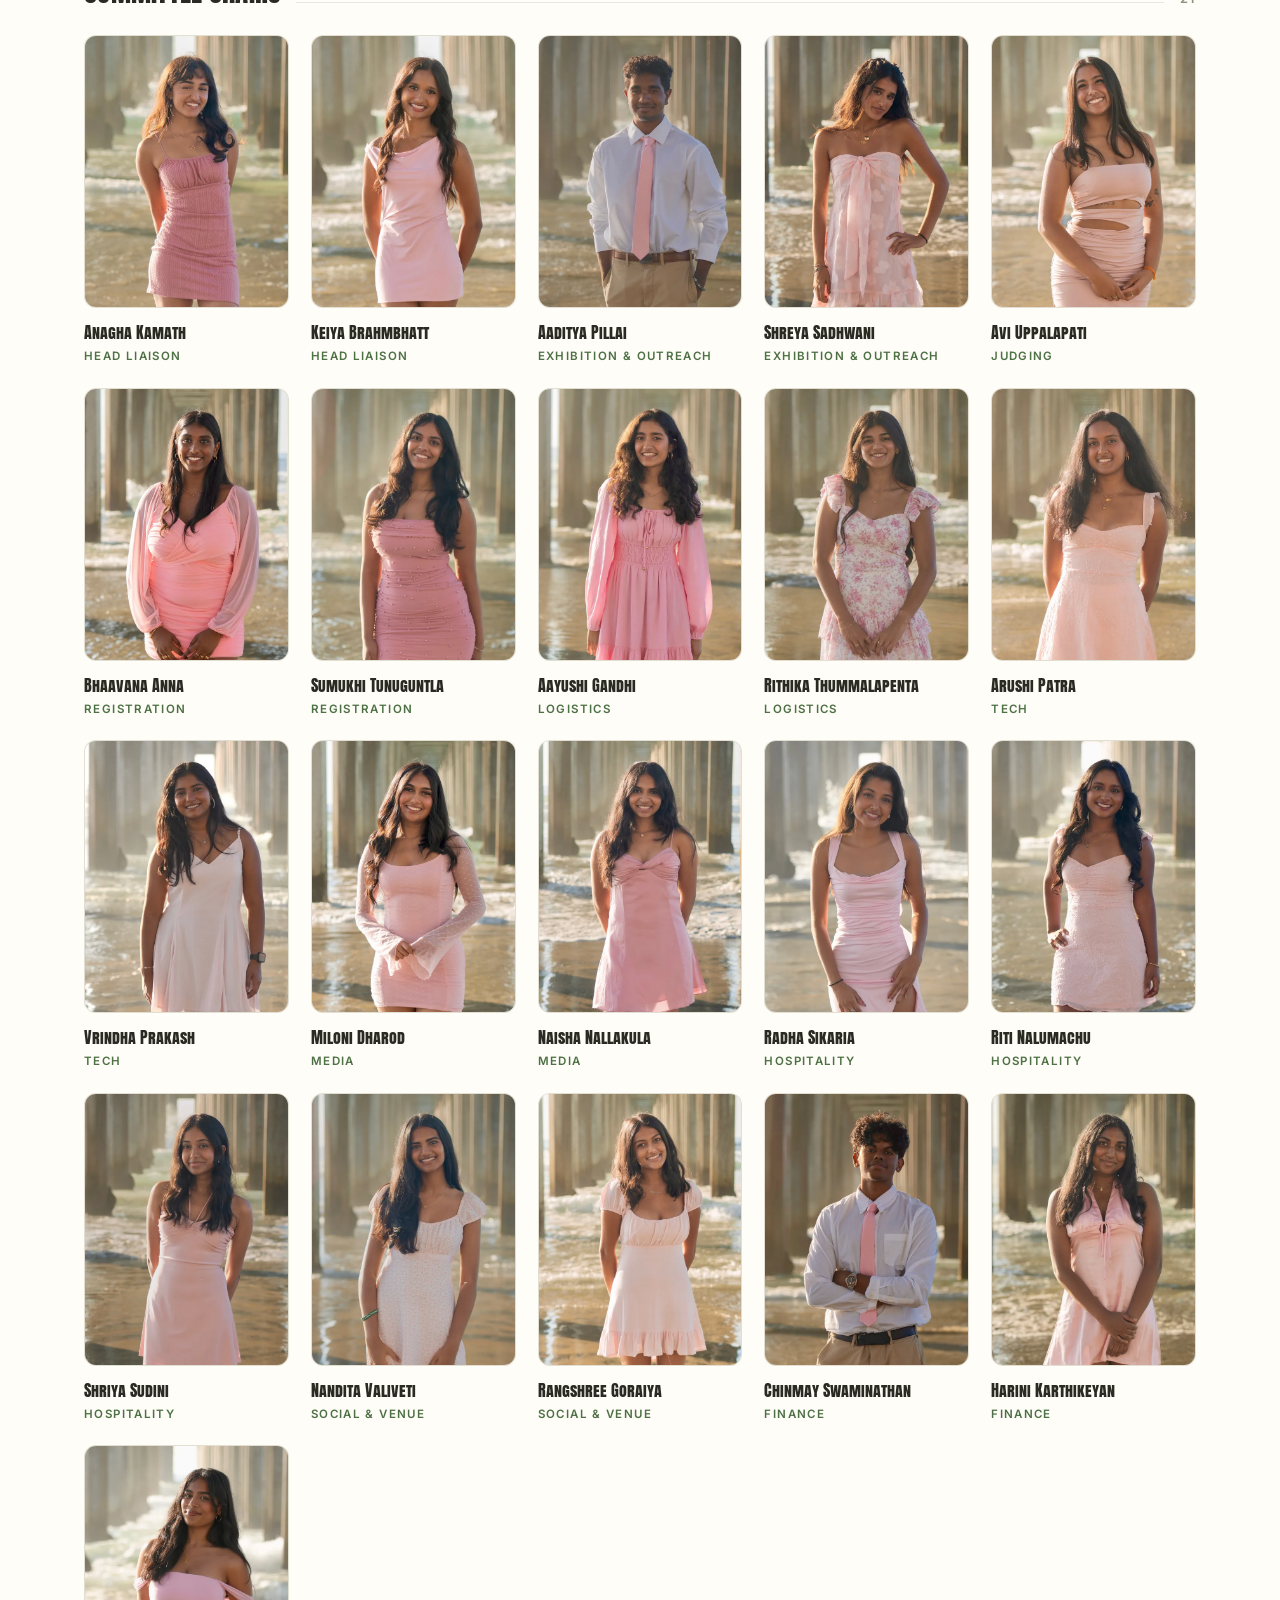
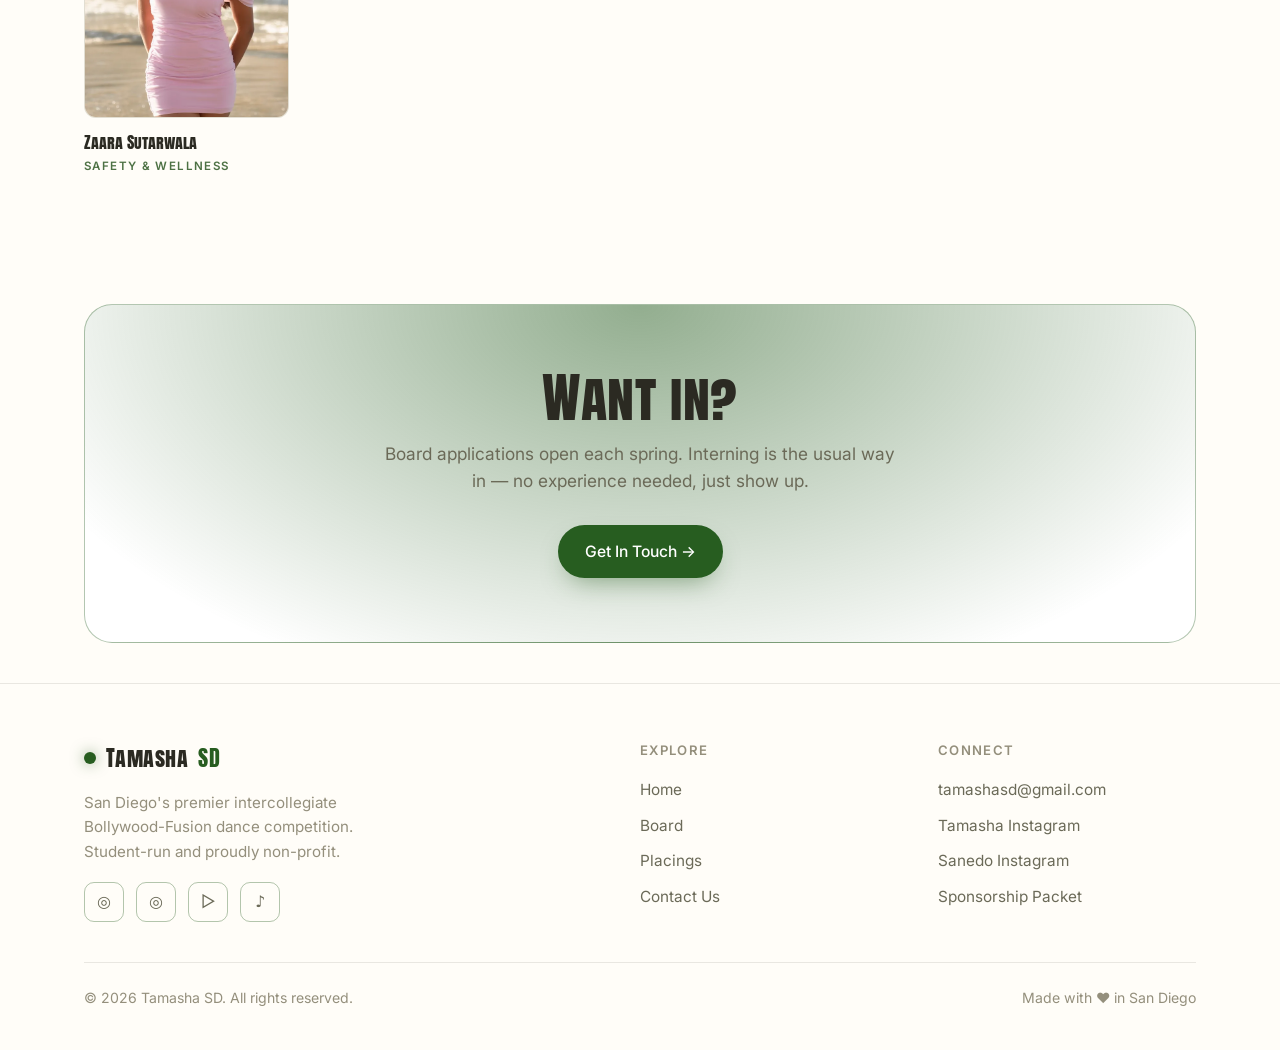
==== commit 0650f124: "correcting links + other minor fixes" ====
--- a/board.html
+++ b/board.html
@@ -65,9 +65,10 @@
           <div class="brand"><span class="dot"></span> Tamasha <span class="sd">SD</span></div>
           <p>San Diego's premier intercollegiate Bollywood-Fusion dance competition. Student-run and proudly non-profit.</p>
           <div class="socials">
-            <a href="https://instagram.com/tamashasd" target="_blank" rel="noopener noreferrer" aria-label="Instagram">◎</a>
-            <a href="https://youtube.com/@tamashasd" target="_blank" rel="noopener noreferrer" aria-label="YouTube">▷</a>
-            <a href="https://tiktok.com/@tamashasd" target="_blank" rel="noopener noreferrer" aria-label="TikTok">♪</a>
+            <a href="https://www.instagram.com/tamashasd/" target="_blank" rel="noopener noreferrer" aria-label="Tamasha SD Instagram">◎</a>
+            <a href="https://www.instagram.com/sanedosd/" target="_blank" rel="noopener noreferrer" aria-label="Sanedo SD Instagram">◎</a>
+            <a href="https://www.youtube.com/@tamashasd3665" target="_blank" rel="noopener noreferrer" aria-label="YouTube">▷</a>
+            <a href="https://www.tiktok.com/@sanedoxtamasha" target="_blank" rel="noopener noreferrer" aria-label="TikTok">♪</a>
           </div>
         </div>
         <div>
@@ -82,8 +83,9 @@
         <div>
           <h4>Connect</h4>
           <ul>
-            <li><a href="mailto:hello@tamashasd.org">hello@tamashasd.org</a></li>
-            <li><a href="https://instagram.com/tamashasd" target="_blank" rel="noopener noreferrer">Instagram</a></li>
+            <li><a href="mailto:tamashasd@gmail.com">tamashasd@gmail.com</a></li>
+            <li><a href="https://www.instagram.com/tamashasd/" target="_blank" rel="noopener noreferrer">Tamasha Instagram</a></li>
+            <li><a href="https://www.instagram.com/sanedosd/" target="_blank" rel="noopener noreferrer">Sanedo Instagram</a></li>
             <li><a href="https://canva.link/knv3cnp3l9zu014" target="_blank" rel="noopener noreferrer">Sponsorship Packet</a></li>
           </ul>
         </div>
--- a/styles.css
+++ b/styles.css
@@ -10,30 +10,30 @@
   --surface:       #ffffff;
   --surface-2:     #f7f3e6;
   --border:        rgba(43, 41, 30, 0.10);
-  --border-strong: rgba(153, 82, 53, 0.35);
+  --border-strong: rgba(39, 93, 32, 0.35);
 
   /* Text — warm charcoal, never pure black */
   --text:      #2b2a22;
   --text-dim:  #6b6a58;
   --text-mute: #948f7c;
 
-  /* Brand accents — olive / khaki / terracotta / brick / mauve */
-  --magenta: #995235;  /* brick — primary accent */
-  --saffron: #8c4e51;  /* deep wine — secondary accent */
-  --cyan:    #d6ce93;  /* pale khaki gold — tertiary accent */
-  --violet:  #636351;  /* deep olive — quaternary accent */
+  /* Brand accents — a consistent green palette with a khaki highlight */
+  --green:      #275d20;
+  --green-mid:  #4d7144;
+  --green-soft: #d8e6cf;
+  --cyan:       #d6ce93;
 
   /* Flat fills (previously gradients) */
-  --grad-hot:  var(--magenta);
-  --grad-cool: var(--violet);
-  --grad-full: var(--magenta);
+  --grad-hot:  var(--green);
+  --grad-cool: var(--green-mid);
+  --grad-full: var(--green);
 
   /* Layout */
   --maxw: 1160px;
   --radius: 18px;
   --radius-sm: 12px;
   --shadow: 0 20px 45px -24px rgba(43, 41, 30, 0.16);
-  --shadow-glow: 0 0 0 1px var(--border), 0 20px 40px -22px rgba(153, 82, 53, 0.22);
+  --shadow-glow: 0 0 0 1px var(--border), 0 20px 40px -22px rgba(39, 93, 32, 0.22);
 
   --font-display: 'Anton SC', 'Anton', system-ui, sans-serif;
   --font-body: 'Inter', system-ui, -apple-system, 'Segoe UI', sans-serif;
@@ -62,9 +62,9 @@
   inset: 0;
   z-index: -1;
   background:
-    radial-gradient(60% 50% at 80% -5%, rgba(153, 82, 53, 0.07), transparent 60%),
+    radial-gradient(60% 50% at 80% -5%, rgba(39, 93, 32, 0.07), transparent 60%),
     radial-gradient(50% 45% at 5% 10%, rgba(99, 99, 81, 0.06), transparent 60%),
-    radial-gradient(40% 40% at 50% 110%, rgba(140, 78, 81, 0.05), transparent 60%);
+    radial-gradient(40% 40% at 50% 110%, rgba(77, 113, 68, 0.05), transparent 60%);
   pointer-events: none;
 }
 
@@ -110,9 +110,9 @@
 .brand .dot {
   width: 12px; height: 12px; border-radius: 50%;
   background: var(--grad-hot);
-  box-shadow: 0 0 14px rgba(153, 82, 53, 0.5);
-}
-.brand .sd { color: var(--magenta); }
+  box-shadow: 0 0 14px rgba(39, 93, 32, 0.5);
+}
+.brand .sd { color: var(--green); }
 
 .nav-links {
   display: flex;
@@ -135,7 +135,7 @@
 .nav-links a.active {
   color: #fff;
   background: var(--grad-hot);
-  box-shadow: 0 6px 18px -6px rgba(153, 82, 53, 0.45);
+  box-shadow: 0 6px 18px -6px rgba(39, 93, 32, 0.5);
 }
 
 .nav-toggle {
@@ -169,7 +169,7 @@
 .btn-primary {
   background: var(--grad-hot);
   color: #fff;
-  box-shadow: 0 12px 26px -10px rgba(153, 82, 53, 0.45);
+  box-shadow: 0 12px 26px -10px rgba(39, 93, 32, 0.5);
 }
 .btn-ghost {
   background: rgba(46, 38, 36, 0.035);
@@ -216,11 +216,37 @@
   font-weight: 700;
   margin-bottom: 24px;
 }
+.hero-title {
+  min-height: 1.2em;
+}
+.hero-title-text {
+  display: inline-block;
+  white-space: nowrap;
+}
+.typewriter-cursor {
+  display: inline-block;
+  width: 0.055em;
+  height: 0.82em;
+  margin-left: 0.06em;
+  border-radius: 999px;
+  background: currentColor;
+  vertical-align: -0.02em;
+  animation: typewriter-blink 0.7s steps(1, end) infinite;
+}
+.typewriter-cursor.is-finished {
+  visibility: hidden;
+  animation: none;
+}
+@keyframes typewriter-blink { 50% { opacity: 0; } }
+
+@media (prefers-reduced-motion: reduce) {
+  .typewriter-cursor { display: none; }
+}
 .hero .lead {
   max-width: 640px;
   margin: 0 auto 36px;
   font-size: clamp(1.05rem, 2.4vw, 1.3rem);
-  font-weight: 300;
+  font-weight: 700;
   color: var(--text-dim);
 }
 
@@ -288,7 +314,7 @@
   font-weight: 600;
   letter-spacing: 0.14em;
   text-transform: uppercase;
-  color: var(--magenta);
+  color: var(--green);
   margin-bottom: 14px;
 }
 .section-head h2 { font-size: clamp(2.2rem, 5.5vw, 3.6rem); font-weight: 700; margin-bottom: 16px; }
@@ -404,13 +430,13 @@
   letter-spacing: 0.1em;
   padding: 4px 12px;
   border-radius: 999px;
-  background: rgba(153, 82, 53, 0.12);
-  color: var(--magenta);
+  background:rgba(39, 93, 32, 0.5);
+  color: var(--green);
   margin-bottom: 12px;
 }
 .card h3 { font-size: 1.5rem; font-weight: 700; margin-bottom: 8px; }
 .card p { color: var(--text-dim); font-size: 0.96rem; margin: 0 0 16px; }
-.card-link { font-weight: 600; color: var(--violet); display: inline-flex; gap: 6px; align-items: center; }
+.card-link { font-weight: 600; color: var(--green-mid); display: inline-flex; gap: 6px; align-items: center; }
 .card-link:hover { gap: 10px; }
 
 /* ---------- CTA band ---------- */
@@ -420,7 +446,7 @@
   padding: 64px 40px;
   text-align: center;
   background:
-    radial-gradient(60% 120% at 50% 0%, rgba(153, 82, 53, 0.12), transparent),
+    radial-gradient(60% 120% at 50% 0%, rgba(39, 93, 32, 0.5), transparent),
     var(--surface);
   border: 1px solid var(--border-strong);
 }
@@ -504,7 +530,7 @@
 .tab.active {
   color: #fff;
   background: var(--grad-hot);
-  box-shadow: 0 6px 18px -6px rgba(153, 82, 53, 0.4);
+  box-shadow: 0 6px 18px -6px rgba(39, 93, 32, 0.5);
 }
 .tab-panel[hidden] { display: none; }
 .panel-meta {
@@ -513,7 +539,7 @@
   letter-spacing: 0.14em;
   font-size: 0.82rem;
   font-weight: 600;
-  color: var(--magenta);
+  color: var(--green);
   margin: 0 0 32px;
 }
 
@@ -554,9 +580,9 @@
   height: 4px;
 }
 .place.gold {
-  border-color: rgba(153, 82, 53, 0.35);
+  border-color: rgba(39, 93, 32, 0.35);
   background:
-    radial-gradient(120% 90% at 50% -20%, rgba(153, 82, 53, 0.10), transparent 60%),
+    radial-gradient(120% 90% at 50% -20%, rgba(39, 93, 32, 0.10), transparent 60%),
     var(--surface);
 }
 .place.gold::before   { background: #baac49; }
@@ -572,15 +598,15 @@
   color: var(--text-mute);
   margin-bottom: 8px;
 }
-.place.gold .rank { color: var(--magenta); }
+.place.gold .rank { color: var(--green); }
 .place .team { font-family: var(--font-display); font-size: 1.4rem; font-weight: 500; line-height: 1.15; }
 .place .school {
   margin-top: 8px;
   font-size: 0.78rem;
   font-weight: 600;
   letter-spacing: 0.03em;
-  color: var(--saffron);
-  background: rgba(140, 78, 81, 0.14);
+  color: var(--green-mid);
+  background: rgba(77, 113, 68, 0.14);
   padding: 3px 12px;
   border-radius: 999px;
 }
@@ -602,8 +628,8 @@
   letter-spacing: 0.06em;
   padding: 8px 16px;
   border-radius: 999px;
-  color: var(--magenta);
-  background: rgba(153, 82, 53, 0.10);
+  color: var(--green);
+  background: rgba(39, 93, 32, 0.10);
   border: 1px solid var(--border-strong);
 }
 .table-wrap { overflow-x: auto; }
@@ -613,8 +639,8 @@
   font-size: 0.72rem;
   font-weight: 600;
   letter-spacing: 0.04em;
-  color: var(--saffron);
-  background: rgba(140, 78, 81, 0.16);
+  color: var(--green-mid);
+  background: rgba(77, 113, 68, 0.16);
   padding: 2px 8px;
   border-radius: 999px;
   margin-left: 6px;
@@ -666,9 +692,10 @@
 }
 .info-card h3 { font-size: 1.2rem; font-weight: 700; margin-bottom: 4px; }
 .info-card p, .info-card a { color: var(--text-dim); margin: 0; font-size: 0.98rem; }
-.info-card a:hover { color: var(--violet); }
+.info-card a:hover { color: var(--green-mid); }
 .info-links { display: grid; gap: 5px; }
-.info-links a:last-child { color: var(--violet); font-weight: 600; }
+.info-links .resource-link { color: var(--green-mid); font-weight: 600; }
+.instagram-links a { color: var(--green-mid); font-weight: 600; }
 
 .sponsorship-packet {
   margin-top: 72px;
@@ -700,7 +727,7 @@
 }
 .canva-embed iframe { width: 100%; height: 100%; border: 0; }
 .embed-fallback { margin: 16px 0 0; color: var(--text-mute); font-size: 0.88rem; text-align: center; }
-.embed-fallback a { color: var(--violet); }
+.embed-fallback a { color: var(--green-mid); }
 
 .form { display: grid; gap: 18px; padding: 32px; border-radius: var(--radius); background: var(--surface); border: 1px solid var(--border); }
 .field { display: grid; gap: 8px; }
@@ -718,8 +745,8 @@
 }
 .field input:focus, .field textarea:focus, .field select:focus {
   outline: none;
-  border-color: var(--magenta);
-  box-shadow: 0 0 0 3px rgba(153, 82, 53, 0.16);
+  border-color: var(--green);
+  box-shadow: 0 0 0 3px rgba(39, 93, 32, 0.5);
 }
 .field textarea { resize: vertical; min-height: 130px; }
 
@@ -760,7 +787,7 @@
   font-size: 0.92rem;
   margin-bottom: 32px;
 }
-.note strong { color: var(--violet); }
+.note strong { color: var(--green-mid); }
 
 /* ---------- Responsive ---------- */
 @media (max-width: 900px) {
--- a/board.css
+++ b/board.css
@@ -34,7 +34,7 @@
 .season-tab[aria-selected="true"] {
   color: #fff;
   background: var(--grad-hot);
-  box-shadow: 0 6px 18px -6px rgba(153, 82, 53, 0.4);
+  box-shadow: 0 6px 18px -6px rgba(39, 93, 32, 0.4);
 }
 
 /* ---------- Group photo band ---------- */
@@ -80,7 +80,7 @@
   font-size: 1.05rem;
   letter-spacing: 0.02em;
 }
-.group-caption span { color: #eec3d2; }
+.group-caption span { color: var(--green-soft); }
 
 .group-picker {
   position: absolute;
@@ -171,11 +171,11 @@
 .member:focus-visible .member-frame img { transform: scale(1.05); }
 .member:hover .member-frame::after,
 .member:focus-visible .member-frame::after {
-  box-shadow: inset 0 0 0 1px rgba(153, 82, 53, 0.55);
+  box-shadow: inset 0 0 0 1px rgba(39, 93, 32, 0.55);
 }
 .member:focus { outline: none; }
 .member:focus-visible .member-frame {
-  outline: 2px solid var(--magenta);
+  outline: 2px solid var(--green);
   outline-offset: 3px;
 }
 .member-name {
@@ -193,7 +193,7 @@
   font-weight: 600;
   letter-spacing: 0.12em;
   text-transform: uppercase;
-  color: var(--saffron);
+  color: var(--green-mid);
 }
 
 /* Scroll-in reveal. The hidden state is only applied once JS has taken
@@ -216,7 +216,7 @@
 }
 .season-empty h2 { font-size: 1.5rem; font-weight: 700; margin-bottom: 10px; }
 .season-empty code {
-  color: var(--violet);
+  color: var(--green-mid);
   background: rgba(46, 38, 36, 0.05);
   padding: 2px 8px;
   border-radius: 6px;
@@ -275,7 +275,7 @@
   font-weight: 600;
   letter-spacing: 0.14em;
   text-transform: uppercase;
-  color: #eec3d2;
+  color: var(--green-soft);
 }
 .lightbox-meta .lb-count {
   margin-top: 10px;
@@ -298,7 +298,7 @@
   transition: background 0.2s, transform 0.2s, color 0.2s;
 }
 .lb-btn:hover { background: var(--grad-hot); color: #fff; transform: scale(1.06); }
-.lb-btn:focus-visible { outline: 2px solid var(--magenta); outline-offset: 3px; }
+.lb-btn:focus-visible { outline: 2px solid var(--green); outline-offset: 3px; }
 .lb-prev { left: 20px; top: 50%; margin-top: -24px; }
 .lb-next { right: 20px; top: 50%; margin-top: -24px; }
 .lb-close { right: 20px; top: 20px; }
